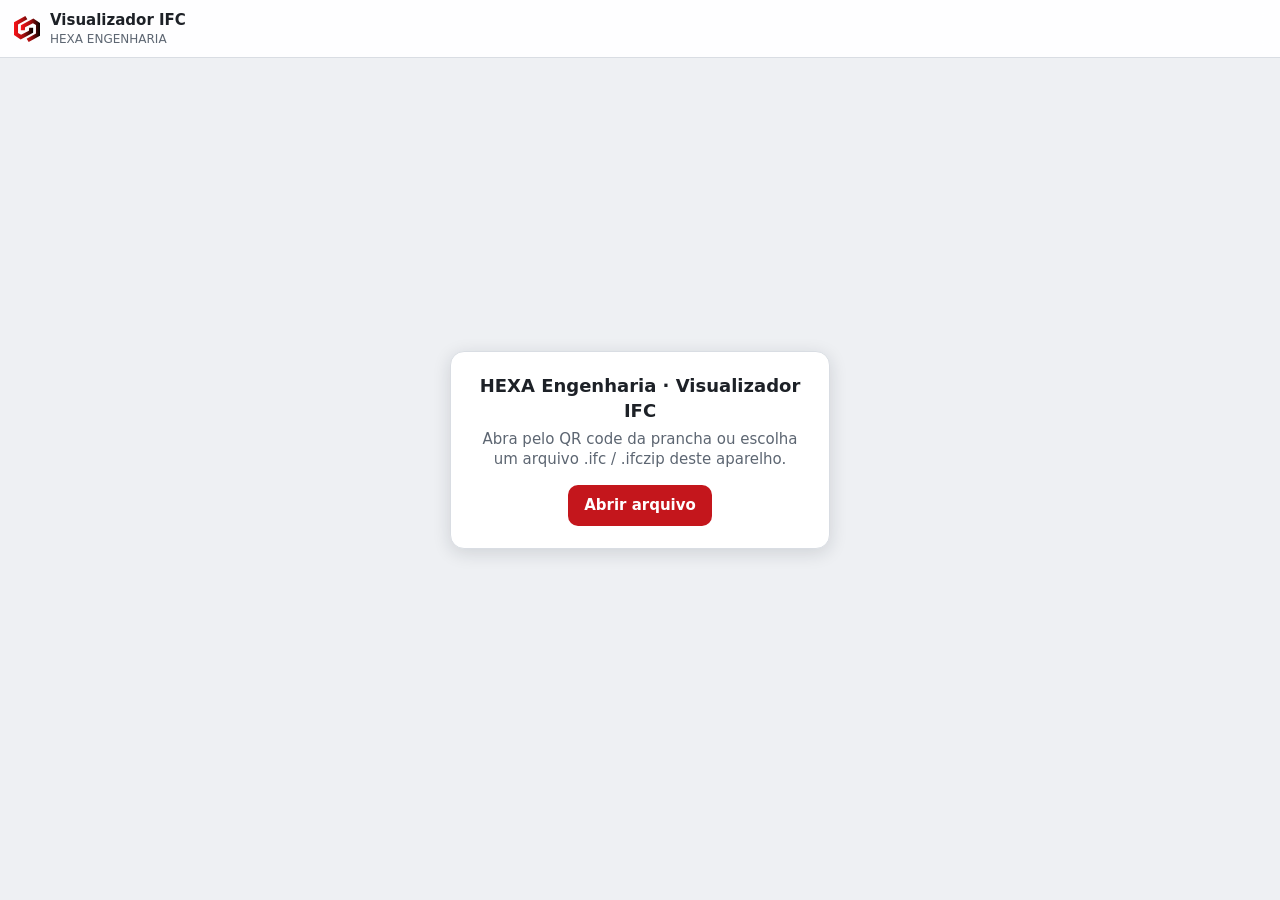
==== index.html @ c5e53b9f "Add files via upload" ====
<!doctype html>
<html lang="pt-BR">
<head>
<meta charset="utf-8">
<meta name="viewport" content="width=device-width, initial-scale=1, viewport-fit=cover">
<meta name="theme-color" content="#ffffff">
<title>HEXA Engenharia · Visualizador IFC</title>
<style>
  :root {
    --bg: #eef0f3; --card: #ffffffee; --txt: #1d2127; --sub: #5d6672; --linha: #d9dde3;
    --acento: #c4161c; --acento-txt: #fff; --sombra: 0 4px 18px rgba(20, 28, 40, .14);
    --topo: calc(env(safe-area-inset-top) + 58px);
  }
  * { box-sizing: border-box; }
  [hidden] { display: none !important; }
  html, body { margin: 0; height: 100%; background: var(--bg); color: var(--txt);
    font: 15px/1.35 system-ui, -apple-system, "Segoe UI", Roboto, sans-serif; overflow: hidden; }
  button { font: inherit; color: inherit; }
  #c { position: fixed; inset: 0; width: 100%; height: 100%; display: block; touch-action: none; }
  .card { background: var(--card); backdrop-filter: blur(8px); border: 1px solid var(--linha); border-radius: 14px; box-shadow: var(--sombra); }
  .bt { border: 1px solid var(--linha); background: #fff; border-radius: 9px; padding: 7px 11px; font-size: 13px; cursor: pointer; }
  .bt:disabled { opacity: .45; cursor: default; }
  .bt.ativo { background: var(--acento); color: var(--acento-txt); border-color: var(--acento); }
  .bt.prim { background: var(--acento); color: #fff; border-color: var(--acento); font-weight: 600; }
  .linha { display: flex; gap: 6px; flex-wrap: wrap; align-items: center; }
  .dica { font-size: 12.5px; color: var(--sub); margin: 0 0 8px; }

  /* ---------- cabeçalho ---------- */
  header { position: fixed; top: 0; left: 0; right: 0; display: flex; align-items: center; gap: 10px;
    padding: calc(env(safe-area-inset-top) + 8px) 14px 8px; background: var(--card); backdrop-filter: blur(8px);
    border-bottom: 1px solid var(--linha); z-index: 5; height: var(--topo); }
  #logo { display: flex; flex: none; }
  .tit { min-width: 0; flex: 1; }
  #titulo { font-weight: 650; font-size: 15px; white-space: nowrap; overflow: hidden; text-overflow: ellipsis; }
  .sub { font-size: 12px; color: var(--sub); display: flex; gap: 8px; }
  .ic { border: 1px solid var(--linha); background: #fff; border-radius: 10px; width: 38px; height: 38px; display: grid; place-items: center; cursor: pointer; padding: 0; flex: none; }
  .ic svg { width: 20px; height: 20px; }
  .ic.ativo { background: var(--acento); color: #fff; border-color: var(--acento); }

  /* ---------- barra de ferramentas (direita) ---------- */
  #ferramentas { position: fixed; right: 12px; top: calc(var(--topo) + 196px); z-index: 4; display: flex; flex-direction: column; gap: 6px; padding: 6px; }

  /* ---------- cubo de vistas (como no Revit) ---------- */
  #cubo { position: fixed; right: 4px; top: calc(var(--topo) + 2px); width: 150px; z-index: 4; text-align: center; user-select: none; }
  #cuboCanvas { width: 150px; height: 166px; display: block; touch-action: none; cursor: grab; }
  #setasCubo button { position: absolute; width: 0; height: 0; padding: 0; border: 7px solid transparent; background: none; cursor: pointer; }
  #setasCubo .c { left: calc(50% - 7px); top: 27px; border-bottom: 9px solid #8a929c; border-top-width: 0; }
  #setasCubo .b { left: calc(50% - 7px); top: 113px; border-top: 9px solid #8a929c; border-bottom-width: 0; }
  #setasCubo .e { left: 27px; top: 68px; border-right: 9px solid #8a929c; border-left-width: 0; }
  #setasCubo .d { right: 27px; top: 68px; border-left: 9px solid #8a929c; border-right-width: 0; }
  #setasCubo .c:hover { border-bottom-color: #2f6fd0; } #setasCubo .b:hover { border-top-color: #2f6fd0; }
  #setasCubo .e:hover { border-right-color: #2f6fd0; } #setasCubo .d:hover { border-left-color: #2f6fd0; }
  #btnCasa { position: absolute; left: 4px; top: 4px; width: 26px; height: 26px; border-radius: 7px; border: 1px solid var(--linha); background: #ffffffd9; display: grid; place-items: center; padding: 0; cursor: pointer; color: var(--sub); }
  #btnCasa svg { width: 15px; height: 15px; }
  #btnCasa:hover { color: var(--acento); border-color: #b9c0c8; }
  #btnProj { margin-top: -4px; border: 1px solid var(--linha); background: #ffffffd9; border-radius: 10px; padding: 2px 9px; font-size: 11px; color: var(--sub); cursor: pointer; }
  #btnProj:hover { color: var(--acento); border-color: #b9c0c8; }

  /* ---------- coluna de cartões (ferramenta ativa + objeto selecionado) ---------- */
  #coluna { position: fixed; right: 160px; top: calc(var(--topo) + 12px); width: 330px; z-index: 4; display: flex; flex-direction: column; gap: 10px;
    max-height: calc(100vh - var(--topo) - 24px); overflow: auto; pointer-events: none; }
  #coluna > * { pointer-events: auto; }
  .pcard { padding: 12px 40px 12px 14px; position: relative; }
  .pcard h3 { font-size: 14px; margin: 0 0 8px; }
  .x { position: absolute; top: 6px; right: 6px; border: 0; background: none; font-size: 20px; color: var(--sub); cursor: pointer; padding: 4px 8px; line-height: 1; }
  #info .t { font-weight: 650; word-break: break-word; }
  #info .s, #info .o { font-size: 12.5px; color: var(--sub); margin-top: 2px; word-break: break-word; }
  .acoesInfo { margin-top: 10px; }
  .props table { border-collapse: collapse; width: 100%; font-size: 12.5px; margin-top: 8px; }
  .props th { text-align: left; font-weight: 500; color: var(--sub); padding: 3px 10px 3px 0; vertical-align: top; white-space: nowrap; }
  .props td { padding: 3px 0; word-break: break-word; }
  .props .dims { background: #f4f5f7; border-radius: 8px; }
  .props .dims th, .props .dims td { padding: 5px 8px; }
  .props .dims td { font-weight: 600; }
  .props details { margin-top: 8px; font-size: 12.5px; }
  .props summary { cursor: pointer; color: var(--acento); font-weight: 600; }
  .props .pg { margin-top: 8px; } .props .pg b { font-size: 12px; color: var(--sub); }
  .props .lista { margin: 8px 0 0; padding-left: 18px; font-size: 12.5px; }
  input[type=range] { width: 100%; accent-color: var(--acento); }
  .medidas { list-style: none; margin: 6px 0 8px; padding: 0; font-size: 13px; }
  .medidas li { padding: 2px 0; }

  /* ---------- painel (esquerda) ---------- */
  #painel { position: fixed; left: 12px; bottom: calc(env(safe-area-inset-bottom) + 12px); z-index: 4; width: min(300px, calc(100vw - 24px)); }
  #painel .topo { display: flex; align-items: center; gap: 4px; padding: 8px 8px 4px 10px; }
  .abas { display: flex; gap: 2px; flex: 1; }
  .abas button { border: 0; background: none; padding: 6px 9px; border-radius: 8px; font-size: 13px; color: var(--sub); cursor: pointer; }
  .abas button.ativa { background: #fbe9ea; color: var(--acento); font-weight: 600; }
  #btnPainel { border: 0; background: none; font-size: 18px; color: var(--sub); padding: 2px 6px; cursor: pointer; }
  #painel.fechado #corpo { display: none; }
  #painel.fechado #btnPainel { transform: rotate(180deg); }
  .lst { list-style: none; margin: 0; padding: 0 6px; max-height: 36vh; overflow: auto; }
  .lst li { display: flex; align-items: center; gap: 6px; padding: 1px 6px; border-radius: 8px; }
  .lst label { flex: 1; display: flex; align-items: center; gap: 9px; padding: 7px 0; cursor: pointer; min-width: 0; }
  .lst input[type=checkbox] { width: 18px; height: 18px; accent-color: var(--acento); margin: 0; flex: none; }
  .lst .n { color: var(--sub); font-size: 12px; }
  .lst .vista { flex: 1; text-align: left; border: 0; background: none; padding: 8px 0; cursor: pointer; font-weight: 550; }
  .lst .del { border: 0; background: none; color: var(--sub); cursor: pointer; font-size: 17px; padding: 2px 6px; }
  .lst .vazio { color: var(--sub); font-size: 13px; padding: 8px 6px; }
  .sw { width: 12px; height: 12px; border-radius: 3px; flex: none; }
  .nm { white-space: nowrap; overflow: hidden; text-overflow: ellipsis; font-weight: 550; flex: 1; }
  .rodape { display: flex; gap: 6px; padding: 8px 12px 12px; flex-wrap: wrap; align-items: center; }
  .rodape select { border: 1px solid var(--linha); border-radius: 9px; padding: 7px 8px; font: inherit; font-size: 13px; background: #fff; flex: 1 1 100%; min-width: 0; }
  .novaVista { display: flex; gap: 6px; padding: 6px 12px 0; }
  .novaVista input { flex: 1; min-width: 0; border: 1px solid var(--linha); border-radius: 9px; padding: 7px 9px; font: inherit; font-size: 13px; }
  .grupoV { display: flex; align-items: baseline; gap: 8px; padding: 6px 12px 2px; font-size: 11px; font-weight: 700; color: var(--sub); text-transform: uppercase; letter-spacing: .04em; }
  .grupoV small { text-transform: none; letter-spacing: 0; font-weight: 500; }
  .grupoV .tag { background: #fbe9ea; color: var(--acento); border-radius: 8px; padding: 1px 7px; text-transform: none; letter-spacing: 0; }
  .lst .mov { border: 0; background: none; color: var(--sub); cursor: pointer; font-size: 15px; padding: 2px 6px; }
  .editorV { padding: 6px 12px 0; font-size: 12px; color: var(--sub); }
  .editorV .link { border: 0; background: none; padding: 0; color: var(--sub); text-decoration: underline dotted; text-underline-offset: 3px; cursor: pointer; font-size: 12px; }
  body.editando .editorV .link { color: var(--acento); font-weight: 600; }
  #msgEditor { display: block; margin-top: 3px; } #msgEditor:empty { display: none; } #msgEditor.erro { color: var(--acento); }
  #painel.isolando #lstDisc, #painel.isolando #lstTipos { opacity: .45; pointer-events: none; }   /* vistas continuam clicáveis */
  .lst .rx { display: none; border: 0; background: none; width: 30px; height: 30px; border-radius: 8px; color: #9aa1aa; cursor: pointer; padding: 0; place-items: center; flex: none; }
  .lst .rx svg { width: 18px; height: 18px; }
  body.rx-aberto .lst .rx, .lst .rx.on { display: inline-grid; }
  .lst .rx.on { color: var(--acento); background: #fbe9ea; }

  /* ---------- raio-X ---------- */
  .rxIco { display: inline-block; width: 14px; height: 14px; vertical-align: -2px; border-radius: 50%; border: 1.6px solid currentColor; background: linear-gradient(90deg, transparent 50%, currentColor 50%); }
  .op { display: flex; align-items: center; gap: 10px; font-size: 13px; color: var(--sub); margin: 4px 0 6px; }
  .op input { flex: 1; } .op b { min-width: 34px; text-align: right; color: var(--txt); font-weight: 600; }
  .chips { display: flex; flex-wrap: wrap; gap: 6px; margin: 6px 0 4px; }
  .chip { display: inline-flex; align-items: center; gap: 2px; background: #fbe9ea; color: var(--acento); border-radius: 14px; padding: 3px 3px 3px 10px; font-size: 12.5px; font-weight: 600; max-width: 100%; }
  .chip > span { overflow: hidden; text-overflow: ellipsis; white-space: nowrap; }
  .chip button { border: 0; background: none; cursor: pointer; font-size: 16px; line-height: 1; color: inherit; padding: 0 6px; }
  .vazioRx { font-size: 12.5px; color: var(--sub); }

  /* ---------- revelar ocultos ---------- */
  .ic { position: relative; }
  .badge { position: absolute; top: -5px; right: -5px; min-width: 17px; height: 17px; padding: 0 4px; border-radius: 9px; background: #d0258a; color: #fff; font-size: 10.5px; font-weight: 700; line-height: 17px; text-align: center; }
  #tRevelar.ativo { background: #d0258a; border-color: #d0258a; }
  #tRevelar.ativo .badge { background: #fff; color: #d0258a; }
  body.revelando::after { content: ''; position: fixed; left: 0; right: 0; bottom: 0; top: var(--topo); border: 4px solid #d0258a; pointer-events: none; z-index: 2; }
  #barraRevelar { position: fixed; left: 50%; bottom: calc(env(safe-area-inset-bottom) + 18px); transform: translateX(-50%); z-index: 6; display: flex; align-items: center; gap: 8px; padding: 8px 8px 8px 14px; border-color: #d0258a; max-width: calc(100vw - 24px); }
  #barraRevelar .tx { font-size: 13px; color: var(--sub); } #barraRevelar .tx b { color: #d0258a; }
  #barraRevelar .bt.prim { background: #d0258a; border-color: #d0258a; }
  #btnOcultar.prim { background: #d0258a; border-color: #d0258a; }
  body.revelando #painel { display: none; }   /* modo temporário: deixa a tela livre */

  /* ---------- QR ---------- */
  #qrPop { position: fixed; top: calc(var(--topo) + 4px); right: 12px; z-index: 6; padding: 12px; width: 200px; text-align: center; background: #fff; }
  #qrPop img { width: 174px; height: 174px; display: block; margin: 0 auto; background: #f4f5f7; border-radius: 6px; }
  #qrPop .linha { margin-top: 10px; flex-wrap: nowrap; } #qrPop .bt { flex: 1; padding: 6px 4px; font-size: 12px; }

  /* ---------- medidas ---------- */
  #rotulos { position: fixed; inset: 0; pointer-events: none; z-index: 3; }
  .rot { position: absolute; transform: translate(-50%, -50%); background: #1d2127; color: #fff; font-size: 12px; font-weight: 600; padding: 3px 7px; border-radius: 6px; white-space: nowrap; }

  /* ---------- alças da caixa de corte ---------- */
  #alcas { position: fixed; inset: 0; pointer-events: none; z-index: 3; }
  .alca { position: absolute; width: 28px; height: 28px; margin: -14px 0 0 -14px; padding: 0; border-radius: 50%; display: grid; place-items: center;
    background: var(--acento); color: #fff; border: 2px solid #fff; box-shadow: 0 2px 8px rgba(20, 28, 40, .35);
    cursor: grab; pointer-events: auto; touch-action: none; transition: transform .12s; }
  .alca svg { width: 16px; height: 16px; }
  .alca:hover, .alca.arrastando { transform: scale(1.18); }
  .alca.arrastando { cursor: grabbing; }
  body.apresentando #alcas { display: none !important; }

  /* ---------- quantitativos ---------- */
  #quant { position: fixed; inset: 0; z-index: 8; background: rgba(20, 28, 40, .35); display: grid; place-items: center; padding: 16px; }
  #quant .card { background: #fff; width: min(760px, 100%); max-height: calc(100vh - 32px); display: flex; flex-direction: column; padding: 0; }
  #quant .cab { display: flex; align-items: center; gap: 10px; padding: 14px 16px; border-bottom: 1px solid var(--linha); }
  #quant .cab h3 { margin: 0; font-size: 16px; flex: 1; }
  #quant .cab .x { position: static; }
  #quantCorpo { overflow: auto; padding: 4px 16px 16px; }
  #quantCorpo h4 { margin: 16px 0 6px; font-size: 13px; color: var(--sub); text-transform: uppercase; letter-spacing: .04em; }
  #quantCorpo table { width: 100%; border-collapse: collapse; font-size: 13px; }
  #quantCorpo th { text-align: left; font-weight: 600; color: var(--sub); font-size: 12px; border-bottom: 1px solid var(--linha); padding: 6px 6px; }
  #quantCorpo td { padding: 6px; border-bottom: 1px solid #eef0f2; vertical-align: top; }
  #quantCorpo .num { text-align: right; white-space: nowrap; }
  #quantCorpo .nota { font-size: 12px; color: var(--sub); margin-top: 14px; }
  #quantCorpo .cat td { font-weight: 650; background: #f4f5f7; padding-top: 7px; }
  #quantCorpo .cat .sw { display: inline-block; vertical-align: -1px; margin-right: 7px; }
  #quantCorpo small { color: var(--sub); }

  /* ---------- apresentação ---------- */
  #barraApres { position: fixed; left: 50%; bottom: calc(env(safe-area-inset-bottom) + 18px); transform: translateX(-50%); z-index: 6;
    display: flex; align-items: center; gap: 8px; padding: 8px; }
  #barraApres .nomeV { min-width: 160px; max-width: 52vw; text-align: center; font-weight: 600; white-space: nowrap; overflow: hidden; text-overflow: ellipsis; }
  body.apresentando #painel, body.apresentando #ferramentas, body.apresentando #coluna, body.apresentando #btnQr, body.apresentando #qrPop, body.apresentando #cubo { display: none !important; }

  /* ---------- carregamento / boas-vindas ---------- */
  #overlay { position: fixed; inset: 0; display: grid; place-items: center; z-index: 10; background: var(--bg); padding: 24px; }
  .carga { width: min(360px, 100%); text-align: center; }
  #status { color: var(--sub); margin-bottom: 12px; min-height: 2.6em; }
  .trilho { height: 6px; background: #dfe3e8; border-radius: 6px; overflow: hidden; }
  #barra { height: 100%; width: 0; background: var(--acento); transition: width .2s; }
  #barra.indet { width: 35%; animation: vai 1.1s ease-in-out infinite; }
  @keyframes vai { 0% { transform: translateX(-100%); } 100% { transform: translateX(290%); } }
  #overlay.erro #status { color: var(--acento); font-weight: 600; }
  #boasvindas { position: fixed; inset: 0; display: grid; place-items: center; z-index: 6; padding: 24px; }
  #boasvindas .card { background: #fff; padding: 22px; max-width: 380px; text-align: center; }
  #boasvindas h1 { font-size: 18px; margin: 0 0 6px; }
  #boasvindas p { color: var(--sub); margin: 0 0 16px; }
  .arquivo { display: inline-block; background: var(--acento); color: #fff; border-radius: 10px; padding: 10px 16px; cursor: pointer; font-weight: 600; }
  .arquivo input { display: none; }

  /* ---------- celular ---------- */
  @media (max-width: 640px) {
    #ferramentas { right: 8px; padding: 4px; gap: 4px; top: calc(var(--topo) + 156px); }
    .ic { width: 36px; height: 36px; }
    #cubo { width: 116px; right: 0; }
    #cuboCanvas { width: 116px; height: 128px; }
    #setasCubo .c { top: 20px; } #setasCubo .b { top: 88px; } #setasCubo .e, #setasCubo .d { top: 51px; } #setasCubo .e { left: 20px; } #setasCubo .d { right: 20px; }
    #coluna { left: 10px; right: 60px; width: auto; max-height: 42vh; top: calc(var(--topo) + 156px); }
    #painel { width: calc(100vw - 76px); left: 10px; }
    .lst { max-height: 24vh; }
    .alca { width: 34px; height: 34px; margin: -17px 0 0 -17px; }
    #barraRevelar { flex-wrap: wrap; justify-content: center; bottom: calc(env(safe-area-inset-bottom) + 12px); }
    #barraRevelar .tx { flex: 1 1 100%; text-align: center; }
  }
</style>
<script src="config.js"></script>
</head>
<body>
<canvas id="c"></canvas>
<div id="rotulos"></div>
<div id="alcas" hidden></div>

<header>
  <span id="logo"></span>
  <div class="tit"><div id="titulo">Visualizador IFC</div><div class="sub"><span id="empresa"></span><span id="data"></span></div></div>
  <button id="btnQr" class="ic" hidden title="QR code deste modelo" aria-label="QR code deste modelo"><svg viewBox="0 0 24 24" fill="currentColor" aria-hidden="true"><path d="M3 3h8v8H3V3zm2 2v4h4V5H5zm8-2h8v8h-8V3zm2 2v4h4V5h-4zM3 13h8v8H3v-8zm2 2v4h4v-4H5zm11-2h2v2h-2v-2zm-3 0h2v3h-2v-3zm5 3h3v2h-3v-2zm-5 2h3v3h-3v-3zm5 1h2v2h-2v-2zm-2 2h2v1h-2v-1zm4-8h1v3h-1v-3z"/></svg></button>
</header>
<div id="qrPop" class="card" hidden><img id="qrPopImg" alt="QR code do modelo"><div class="linha"><button id="qrCopiar" class="bt">Copiar link</button><button id="qrBaixar" class="bt">Baixar QR</button></div></div>

<!-- ferramentas: só ícones, com dica ao passar o mouse -->
<div id="ferramentas" class="card" hidden>
  <button class="ic" id="tMulti" title="Seleção múltipla (no computador: Ctrl+clique)" aria-label="Seleção múltipla"><svg viewBox="0 0 24 24" fill="none" stroke="currentColor" stroke-width="2" aria-hidden="true"><rect x="3" y="3" width="11" height="11" rx="2"/><path d="M10 21h9a2 2 0 0 0 2-2v-9"/><path d="M17 17v-3"/></svg></button>
  <button class="ic" id="tMedir" title="Medir distância" aria-label="Medir distância"><svg viewBox="0 0 24 24" fill="none" stroke="currentColor" stroke-width="2" aria-hidden="true"><path d="M3 17 17 3l4 4L7 21z"/><path d="m8 12 2 2M11 9l2 2M14 6l2 2"/></svg></button>
  <button class="ic" id="tCorte" title="Caixa de corte" aria-label="Caixa de corte"><svg viewBox="0 0 24 24" fill="none" stroke="currentColor" stroke-width="2" aria-hidden="true"><path d="M3 12h18" stroke-dasharray="3 2"/><path d="M6 8V4h12v4M6 16v4h12v-4"/></svg></button>
  <button class="ic" id="tRaiox" title="Raio-X (transparência no que você escolher)" aria-label="Raio-X"><svg viewBox="0 0 24 24" fill="none" stroke="currentColor" stroke-width="2" aria-hidden="true"><path d="M2 12s3.5-7 10-7 10 7 10 7-3.5 7-10 7S2 12 2 12z"/><circle cx="12" cy="12" r="3"/></svg></button>
  <button class="ic" id="tRevelar" hidden title="Revelar ocultos" aria-label="Revelar ocultos"><svg viewBox="0 0 24 24" fill="none" stroke="currentColor" stroke-width="2" stroke-linecap="round" stroke-linejoin="round" aria-hidden="true"><path d="M9 18h6M10 21h4"/><path d="M12 3a6 6 0 0 0-3.6 10.8c.7.6 1.1 1.3 1.1 2.2h5c0-.9.4-1.6 1.1-2.2A6 6 0 0 0 12 3z"/></svg><span class="badge" id="nOcultos"></span></button>
  <button class="ic" id="tQuant" title="Quantitativos" aria-label="Quantitativos"><svg viewBox="0 0 24 24" fill="none" stroke="currentColor" stroke-width="2" aria-hidden="true"><path d="M8 6h13M8 12h13M8 18h13"/><path d="M3 6h.01M3 12h.01M3 18h.01" stroke-width="3" stroke-linecap="round"/></svg></button>
  <button class="ic" id="tTela" title="Tela cheia" aria-label="Tela cheia"><svg viewBox="0 0 24 24" fill="none" stroke="currentColor" stroke-width="2" aria-hidden="true"><path d="M8 3H3v5M16 3h5v5M8 21H3v-5M16 21h5v-5"/></svg></button>
</div>

<div id="cubo" hidden>
  <canvas id="cuboCanvas" title="Clique numa face, aresta ou canto para ver o modelo daquele lado. Arraste o cubo para girar travando nas vistas; arraste o anel para girar na horizontal. N, S, L, O: vista daquele lado."></canvas>
  <div id="setasCubo" hidden><button class="c" data-s="0,1" title="Face de cima" aria-label="Face de cima"></button><button class="b" data-s="0,-1" title="Face de baixo" aria-label="Face de baixo"></button><button class="e" data-s="-1,0" title="Face da esquerda" aria-label="Face da esquerda"></button><button class="d" data-s="1,0" title="Face da direita" aria-label="Face da direita"></button></div>
  <button id="btnCasa" title="Vista inicial" aria-label="Vista inicial"><svg viewBox="0 0 24 24" fill="none" stroke="currentColor" stroke-width="2.2" stroke-linecap="round" stroke-linejoin="round" aria-hidden="true"><path d="M3 11 12 3l9 8"/><path d="M5 10v10h5v-6h4v6h5V10"/></svg></button>
  <button id="btnProj">Paralela</button>
</div>

<div id="coluna">
  <!-- cartão da ferramenta ativa -->
  <div id="cMedir" class="card pcard" hidden><button class="x" data-fecha="medir" aria-label="Fechar">×</button>
    <h3>Medir distância</h3>
    <p class="dica">Toque em dois pontos do modelo.</p>
    <ul class="medidas" id="listaMedidas"></ul>
    <button class="bt" id="btnLimparMedidas">Limpar medidas</button>
  </div>
  <div id="cCorte" class="card pcard" hidden><button class="x" data-fecha="corte" aria-label="Fechar">×</button>
    <h3>Caixa de corte</h3>
    <p class="dica">Arraste as alças vermelhas para recortar. Ao fechar, a caixa some e o corte continua.</p>
    <div class="linha"><button class="bt" id="btnCorteSel" disabled>Ajustar à seleção</button><button class="bt" id="btnSemCorte">Remover corte</button></div>
  </div>
  <div id="cRaiox" class="card pcard" hidden><button class="x" data-fecha="raiox" aria-label="Fechar">×</button>
    <h3>Raio-X</h3>
    <p class="dica">Fica transparente só o que você escolher: toque em <span class="rxIco"></span> nas disciplinas e nos tipos do painel, ou selecione objetos e use “Raio-X”.</p>
    <label class="op">Opacidade<input type="range" id="rngOpac" min="5" max="80" value="15" aria-label="Opacidade do raio-X"><b id="txtOpac">15%</b></label>
    <div id="rxChips" class="chips"></div>
    <div class="linha"><button class="bt" id="rxResto" disabled title="Selecione objetos primeiro">Tudo menos a seleção</button><button class="bt" id="rxLimpar" hidden>Tirar todo o raio-X</button></div>
  </div>
  <!-- objeto selecionado -->
  <div id="info" class="card pcard" hidden><button class="x" aria-label="Fechar">×</button><div class="t"></div><div class="s"></div><div class="o"></div>
    <div class="props"></div>
    <div class="linha acoesInfo"><button class="bt" id="btnEnqSel">Enquadrar</button><button class="bt" id="btnIsolar">Isolar</button><button class="bt" id="btnOcultar">Ocultar</button><button class="bt" id="btnRxSel">Raio-X</button></div>
  </div>
</div>

<div id="painel" class="card" hidden>
  <div class="topo">
    <div class="abas" role="tablist">
      <button data-aba="disc" class="ativa">Disciplinas</button>
      <button data-aba="tipos">Tipos</button>
      <button data-aba="vistas">Vistas</button>
    </div>
    <button id="btnPainel" aria-label="Recolher">▾</button>
  </div>
  <div id="corpo">
    <ul class="lst" id="lstDisc"></ul>
    <ul class="lst" id="lstTipos" hidden></ul>
    <div id="abaVistas" hidden>
      <div id="grpProjeto" hidden>
        <div class="grupoV"><span>Vistas do projeto</span><span class="tag" id="tagEditor" hidden>editando</span></div>
        <ul class="lst" id="lstProjeto"></ul>
      </div>
      <div class="grupoV" id="titMinhas" hidden><span>Minhas vistas</span><small>só neste aparelho</small></div>
      <ul class="lst" id="lstVistas"></ul>
      <div class="novaVista"><input id="nomeVista" placeholder="Nome da vista" maxlength="40"><button class="bt" id="btnSalvarVista">Salvar</button></div>
      <div class="editorV"><button class="link" id="btnEditor" hidden>Editar vistas do projeto</button><span id="msgEditor" role="status"></span></div>
    </div>
    <div class="rodape">
      <button class="bt" id="btnTudo">Mostrar tudo</button>
      <button class="bt prim" id="btnApresentar" hidden>Apresentar</button>
      <select id="selCor" aria-label="Cores">
        <option value="disc">Cores por disciplina</option>
        <option value="tipo">Cores por tipo</option>
        <option value="orig">Cores do modelo</option>
      </select>
    </div>
  </div>
</div>

<div id="barraRevelar" class="card" hidden>
  <span class="tx"><b>Revelando ocultos</b> · toque nos objetos em rosa e em “Desocultar”</span>
  <button class="bt" id="revTodos">Desocultar todos</button><button class="bt prim" id="revSair">Sair</button>
</div>

<div id="barraApres" class="card" hidden>
  <button class="ic" id="apAnt" aria-label="Vista anterior">◀</button>
  <div class="nomeV" id="apNome"></div>
  <button class="ic" id="apProx" aria-label="Próxima vista">▶</button>
  <button class="ic" id="apSair" aria-label="Sair da apresentação">✕</button>
</div>

<div id="quant" hidden><div class="card">
  <div class="cab"><h3>Quantitativos</h3><button class="bt" id="btnCsv">Baixar planilha</button><button class="x" id="quantFechar" aria-label="Fechar">×</button></div>
  <div id="quantCorpo"></div>
</div></div>

<div id="overlay"><div class="carga"><div id="status">Carregando…</div><div class="trilho"><div id="barra" class="indet"></div></div></div></div>

<div id="boasvindas" hidden><div class="card">
  <h1>HEXA Engenharia · Visualizador IFC</h1>
  <p>Abra pelo QR code da prancha ou escolha um arquivo .ifc / .ifczip deste aparelho.</p>
  <label class="arquivo">Abrir arquivo<input id="arquivo" type="file" accept=".ifc,.ifczip,.zip"></label>
</div></div>

<script type="module" src="app.js?v=2026-10-08.1411"></script>
</body>
</html>
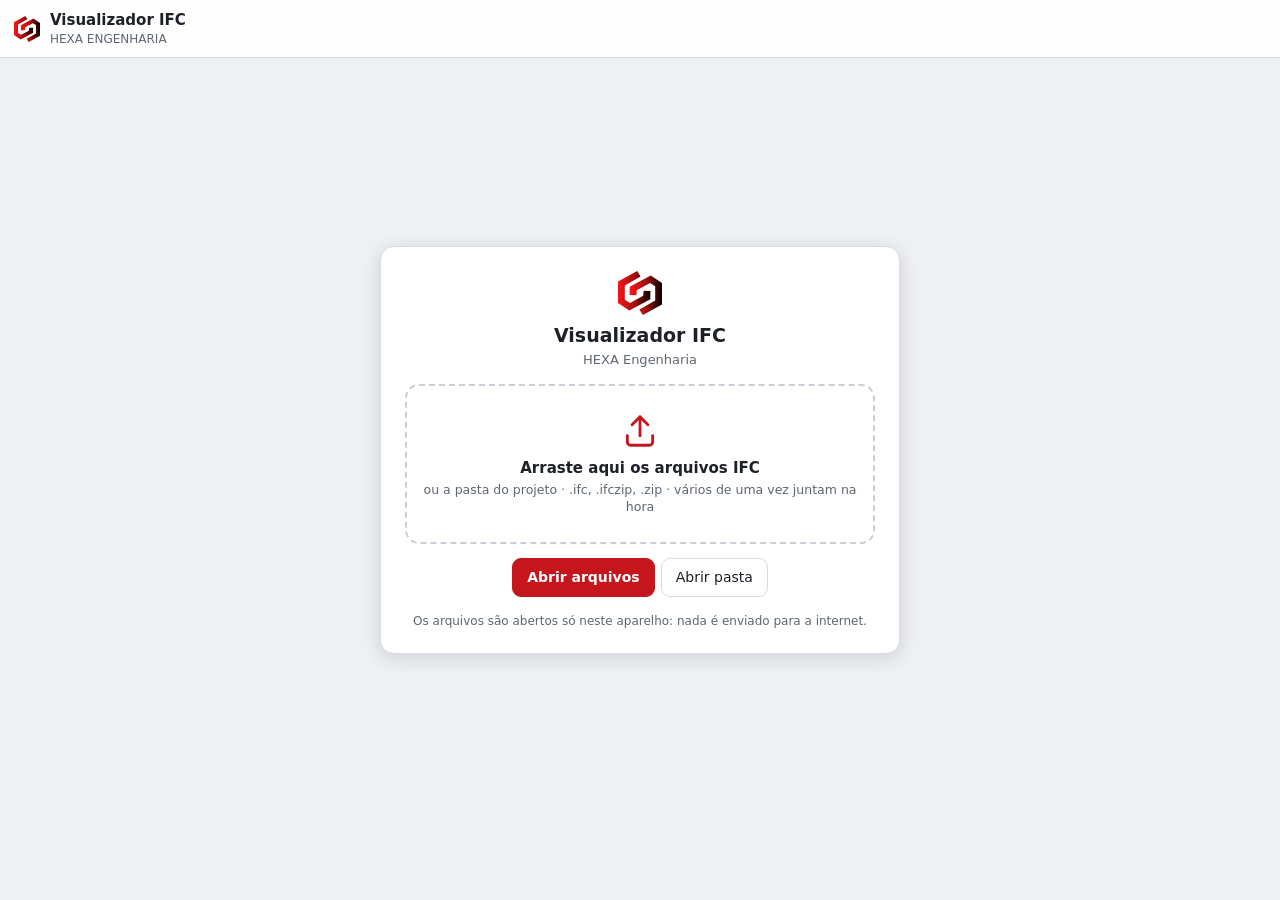
==== commit 72ea4cc1: "Add files via upload" ====
--- a/index.html
+++ b/index.html
@@ -4,6 +4,9 @@
 <meta charset="utf-8">
 <meta name="viewport" content="width=device-width, initial-scale=1, viewport-fit=cover">
 <meta name="theme-color" content="#ffffff">
+<link rel="manifest" href="manifest.webmanifest">
+<link rel="icon" type="image/png" href="icons/icon192.png">
+<link rel="apple-touch-icon" href="icons/icon192.png">
 <title>HEXA Engenharia · Visualizador IFC</title>
 <style>
   :root {
@@ -77,8 +80,52 @@
   .props .pg { margin-top: 8px; } .props .pg b { font-size: 12px; color: var(--sub); }
   .props .lista { margin: 8px 0 0; padding-left: 18px; font-size: 12.5px; }
   input[type=range] { width: 100%; accent-color: var(--acento); }
-  .medidas { list-style: none; margin: 6px 0 8px; padding: 0; font-size: 13px; }
-  .medidas li { padding: 2px 0; }
+  /* ---------- Ver em AR ---------- */
+  .campo { display: flex; flex-direction: column; gap: 4px; font-size: 12.5px; color: var(--sub); margin: 0 0 8px; }
+  .campo select { border: 1px solid var(--linha); border-radius: 9px; padding: 7px 8px; font: inherit; font-size: 14px; color: var(--txt); background: #fff; }
+  #cAR .pa, #cAR .pb { color: #fff; background: #c4161c; border-radius: 5px; padding: 0 5px; } #cAR .pb { background: #2f6fd0; }
+  .arDist { font-size: 13.5px; font-weight: 600; margin: 0 0 8px; }
+  .arMsg { font-size: 12.5px; color: #b3261e; background: #fdecea; border-radius: 8px; padding: 6px 8px; margin: 0 0 8px; }
+  .arMsg:empty, .arStatus:empty { display: none; }
+  .arStatus { font-size: 12.5px; background: #eef4fc; border-radius: 8px; padding: 6px 8px; margin: 0 0 8px; }
+  .rot.pino { transform: translate(-50%, calc(-100% - 9px)); font-size: 13px; padding: 2px 8px; }
+  #arOverlay { position: fixed; inset: 0; z-index: 20; pointer-events: none; display: flex; flex-direction: column; justify-content: space-between;
+    padding: calc(env(safe-area-inset-top) + 12px) 12px calc(env(safe-area-inset-bottom) + 14px); color: #fff; font-size: 15px; }
+  #arOverlay button, .arCaixa { pointer-events: auto; }
+  .arTopo, .arBaixo { display: flex; flex-direction: column; gap: 8px; align-items: center; }
+  .arFaixa { background: rgba(20, 24, 30, .78); border-radius: 12px; padding: 10px 14px; font-weight: 600; text-align: center; max-width: 520px; }
+  .arFaixa:empty { display: none; }
+  .arAviso { background: #f2a516; color: #1d2127; border-radius: 10px; padding: 8px 12px; font-weight: 600; font-size: 14px; text-align: center; }
+  .arCaixa { position: relative; background: rgba(255, 255, 255, .95); color: var(--txt); border-radius: 14px; padding: 12px 14px; width: min(420px, 100%); box-shadow: var(--sombra); }
+  #arInfo { padding-right: 40px; } #arInfo .t { font-weight: 650; word-break: break-word; } #arInfo .s { font-size: 13px; color: var(--sub); }
+  #arInfo .d { border-collapse: collapse; margin-top: 6px; font-size: 13.5px; } #arInfo .d th { text-align: left; font-weight: 500; color: var(--sub); padding: 2px 10px 2px 0; } #arInfo .d td { font-weight: 600; }
+  .arGrade { display: grid; grid-template-columns: auto repeat(4, 48px); gap: 6px; align-items: center; justify-content: center; }
+  .arGrade .rot { font-size: 12.5px; color: var(--sub); padding-right: 4px; }
+  .arGrade span.rot:nth-of-type(n+2) { grid-column: 1; }
+  .arGrade button, .arBarra button { border: 0; border-radius: 12px; background: #fff; color: var(--txt); font: inherit; font-weight: 600; cursor: pointer; }
+  .arGrade button { height: 46px; font-size: 20px; border: 1px solid var(--linha); }
+  .arBarra { display: flex; gap: 8px; }
+  .arBarra button { padding: 12px 16px; box-shadow: var(--sombra); }
+  .arBarra button:disabled { opacity: .5; }
+  .arBarra button.ativo { background: var(--acento); color: #fff; }
+  .medidas { list-style: none; margin: 6px 0 8px; padding: 0; font-size: 13px; max-height: 34vh; overflow: auto; }
+  .medidas .nw { white-space: nowrap; }
+  .medidas li { display: grid; grid-template-columns: 70px 1fr auto; align-items: center; gap: 6px; padding: 5px 0; border-bottom: 1px solid #eef0f2; }
+  .medidas li .nm { color: var(--sub); }
+  .medidas li .val { text-align: right; }
+  .medidas li small { display: block; color: var(--sub); font-size: 11.5px; margin-top: 1px; }
+  .medidas li .del { border: 0; background: none; color: var(--sub); cursor: pointer; font-size: 16px; padding: 0 2px 0 4px; line-height: 1; }
+  .medidas li .del:hover { color: var(--acento); }
+  .medidas input.alt, #inpAltura { width: 58px; padding: 3px 5px; border: 1px solid var(--linha); border-radius: 6px; font: inherit; font-size: 12.5px; }
+  .segmento { display: flex; background: #f1f3f5; border-radius: 10px; padding: 3px; gap: 2px; margin: 0 0 8px; }
+  .segmento button { flex: 1; border: 0; background: none; padding: 6px 4px; border-radius: 8px; font-size: 13px; color: var(--sub); cursor: pointer; }
+  .segmento button.ativo { background: #fff; color: var(--acento); font-weight: 600; box-shadow: 0 1px 3px rgba(0, 0, 0, .12); }
+  .opc { display: flex; align-items: center; gap: 7px; font-size: 13px; margin: 0 0 6px; cursor: pointer; }
+  .opc input { accent-color: var(--acento); width: 16px; height: 16px; margin: 0; flex: none; }
+  #alturaVol { margin: 0 0 8px; font-size: 13px; }
+  #barraDesenho { margin: 0 0 6px; }
+  .totais { background: #f4f5f7; border-radius: 8px; padding: 7px 9px; font-size: 13px; margin: 0 0 8px; display: grid; gap: 2px; }
+  .totais span { font-size: 11px; text-transform: uppercase; letter-spacing: .05em; color: var(--sub); }
 
   /* ---------- painel (esquerda) ---------- */
   #painel { position: fixed; left: 12px; bottom: calc(env(safe-area-inset-bottom) + 12px); z-index: 4; width: min(300px, calc(100vw - 24px)); }
@@ -147,6 +194,9 @@
   /* ---------- medidas ---------- */
   #rotulos { position: fixed; inset: 0; pointer-events: none; z-index: 3; }
   .rot { position: absolute; transform: translate(-50%, -50%); background: #1d2127; color: #fff; font-size: 12px; font-weight: 600; padding: 3px 7px; border-radius: 6px; white-space: nowrap; }
+  .rot.area { background: #0e9f8e; font-size: 13px; }
+  .rot.previa { opacity: .88; }
+  .rot.lado { font-size: 11px; font-weight: 500; padding: 2px 6px; }
 
   /* ---------- alças da caixa de corte ---------- */
   #alcas { position: fixed; inset: 0; pointer-events: none; z-index: 3; }
@@ -165,6 +215,7 @@
   #quant .cab h3 { margin: 0; font-size: 16px; flex: 1; }
   #quant .cab .x { position: static; }
   #quantCorpo { overflow: auto; padding: 4px 16px 16px; }
+  #quantCorpo .filtro { margin: 12px 0 2px; padding: 8px 10px; background: #f1f5fa; border-radius: 8px; }
   #quantCorpo h4 { margin: 16px 0 6px; font-size: 13px; color: var(--sub); text-transform: uppercase; letter-spacing: .04em; }
   #quantCorpo table { width: 100%; border-collapse: collapse; font-size: 13px; }
   #quantCorpo th { text-align: left; font-weight: 600; color: var(--sub); font-size: 12px; border-bottom: 1px solid var(--linha); padding: 6px 6px; }
@@ -190,12 +241,37 @@
   #barra.indet { width: 35%; animation: vai 1.1s ease-in-out infinite; }
   @keyframes vai { 0% { transform: translateX(-100%); } 100% { transform: translateX(290%); } }
   #overlay.erro #status { color: var(--acento); font-weight: 600; }
-  #boasvindas { position: fixed; inset: 0; display: grid; place-items: center; z-index: 6; padding: 24px; }
-  #boasvindas .card { background: #fff; padding: 22px; max-width: 380px; text-align: center; }
-  #boasvindas h1 { font-size: 18px; margin: 0 0 6px; }
-  #boasvindas p { color: var(--sub); margin: 0 0 16px; }
-  .arquivo { display: inline-block; background: var(--acento); color: #fff; border-radius: 10px; padding: 10px 16px; cursor: pointer; font-weight: 600; }
-  .arquivo input { display: none; }
+  #boasvindas { position: fixed; inset: 0; display: grid; place-items: center; z-index: 6; padding: 24px; overflow: auto; }
+  #boasvindas .card { background: #fff; padding: 24px; width: min(520px, 100%); text-align: center; position: relative; }
+  body.comModelo #boasvindas { background: rgba(238, 240, 243, .82); backdrop-filter: blur(3px); z-index: 20; }
+  #boasvindas .bvLogo { display: flex; justify-content: center; margin-bottom: 8px; }
+  #boasvindas h1 { font-size: 19px; margin: 0; }
+  #boasvindas .bvSub { color: var(--sub); font-size: 13px; margin: 2px 0 16px; }
+  .areaSoltar { border: 2px dashed #c9cfd6; border-radius: 14px; padding: 26px 16px; display: flex; flex-direction: column; align-items: center; gap: 4px; color: var(--sub); cursor: pointer; margin-bottom: 14px; }
+  .areaSoltar:hover { border-color: var(--acento); color: var(--txt); }
+  .areaSoltar svg { width: 38px; height: 38px; color: var(--acento); margin-bottom: 4px; }
+  .areaSoltar b { color: var(--txt); font-size: 15px; }
+  .areaSoltar span { font-size: 12.5px; }
+  #boasvindas .linha { justify-content: center; }
+  #boasvindas .bt { padding: 9px 14px; font-size: 14px; }
+  #recentes { text-align: left; margin-top: 18px; }
+  #recentes h2 { font-size: 13px; color: var(--sub); font-weight: 600; margin: 0 0 6px; text-transform: uppercase; letter-spacing: .04em; }
+  #recentes ul { list-style: none; margin: 0; padding: 0; }
+  #recentes li { display: flex; align-items: center; gap: 6px; border-top: 1px solid var(--linha); }
+  #recentes li button.rec { flex: 1; min-width: 0; text-align: left; border: 0; background: none; padding: 9px 4px; cursor: pointer; }
+  #recentes li button.rec:hover { color: var(--acento); }
+  #recentes li .n { display: block; font-weight: 600; white-space: nowrap; overflow: hidden; text-overflow: ellipsis; }
+  #recentes li .q { display: block; font-size: 12px; color: var(--sub); }
+  #recentes li .tira { border: 0; background: none; color: var(--sub); font-size: 18px; cursor: pointer; padding: 4px 8px; }
+  #boasvindas .bvNota { font-size: 12px; color: var(--sub); margin: 16px 0 0; }
+  /* ---------- programa: soltar, juntar, avisos ---------- */
+  #soltar { position: fixed; inset: 0; z-index: 30; background: rgba(196, 22, 28, .08); border: 3px dashed var(--acento); display: grid; place-items: center; pointer-events: none; }
+  #soltar div { background: #fff; border-radius: 14px; padding: 14px 22px; font-weight: 650; box-shadow: var(--sombra); }
+  #cJuntar { position: fixed; left: 50%; top: 50%; transform: translate(-50%, -50%); z-index: 25; background: #fff; padding: 18px; width: min(460px, calc(100vw - 24px)); }
+  #cJuntar .t { margin: 0 0 12px; font-weight: 600; }
+  #avisoLocal { position: fixed; left: 50%; bottom: calc(env(safe-area-inset-bottom) + 16px); transform: translateX(-50%); z-index: 24; background: #fff; padding: 10px 40px 10px 14px; width: min(520px, calc(100vw - 24px)); }
+  #avisoLocal ul { margin: 0; padding-left: 18px; font-size: 13px; }
+  #avisoLocal.erro { border-color: var(--acento); }
 
   /* ---------- celular ---------- */
   @media (max-width: 640px) {
@@ -205,11 +281,19 @@
     #cuboCanvas { width: 116px; height: 128px; }
     #setasCubo .c { top: 20px; } #setasCubo .b { top: 88px; } #setasCubo .e, #setasCubo .d { top: 51px; } #setasCubo .e { left: 20px; } #setasCubo .d { right: 20px; }
     #coluna { left: 10px; right: 60px; width: auto; max-height: 42vh; top: calc(var(--topo) + 156px); }
+    /* desenhando área/volume: o cartão encolhe para não cobrir o modelo */
+    #cMedir.desenhando #modosMedida, #cMedir.desenhando:not(.altura) .dica, #cMedir.desenhando .medidas,
+    #cMedir.desenhando .totais, #cMedir.desenhando #btnLimparMedidas { display: none; }
+    #cMedir.desenhando h3 { margin-bottom: 6px; }
     #painel { width: calc(100vw - 76px); left: 10px; }
     .lst { max-height: 24vh; }
     .alca { width: 34px; height: 34px; margin: -17px 0 0 -17px; }
     #barraRevelar { flex-wrap: wrap; justify-content: center; bottom: calc(env(safe-area-inset-bottom) + 12px); }
     #barraRevelar .tx { flex: 1 1 100%; text-align: center; }
+    /* marcando A/B: o cartão vai para baixo e o painel sai, para a planta ficar livre */
+    body.ar-aberto #painel { display: none; }
+    #cAR { position: fixed; left: 10px; right: 10px; bottom: calc(env(safe-area-inset-bottom) + 10px); padding: 10px 40px 10px 12px; }
+    #cAR h3 { margin-bottom: 6px; } #cAR .campo { margin-bottom: 6px; } #cAR .dica { margin-bottom: 6px; font-size: 12px; } #cAR .arDist { margin-bottom: 6px; }
   }
 </style>
 <script src="config.js"></script>
@@ -222,6 +306,7 @@
 <header>
   <span id="logo"></span>
   <div class="tit"><div id="titulo">Visualizador IFC</div><div class="sub"><span id="empresa"></span><span id="data"></span></div></div>
+  <button id="btnAbrir" class="ic" hidden title="Abrir arquivos IFC (ou arraste para a janela)" aria-label="Abrir arquivos"><svg viewBox="0 0 24 24" fill="none" stroke="currentColor" stroke-width="2" stroke-linejoin="round" aria-hidden="true"><path d="M3 7a2 2 0 0 1 2-2h4l2 2h8a2 2 0 0 1 2 2v8a2 2 0 0 1-2 2H5a2 2 0 0 1-2-2z"/></svg></button>
   <button id="btnQr" class="ic" hidden title="QR code deste modelo" aria-label="QR code deste modelo"><svg viewBox="0 0 24 24" fill="currentColor" aria-hidden="true"><path d="M3 3h8v8H3V3zm2 2v4h4V5H5zm8-2h8v8h-8V3zm2 2v4h4V5h-4zM3 13h8v8H3v-8zm2 2v4h4v-4H5zm11-2h2v2h-2v-2zm-3 0h2v3h-2v-3zm5 3h3v2h-3v-2zm-5 2h3v3h-3v-3zm5 1h2v2h-2v-2zm-2 2h2v1h-2v-1zm4-8h1v3h-1v-3z"/></svg></button>
 </header>
 <div id="qrPop" class="card" hidden><img id="qrPopImg" alt="QR code do modelo"><div class="linha"><button id="qrCopiar" class="bt">Copiar link</button><button id="qrBaixar" class="bt">Baixar QR</button></div></div>
@@ -229,11 +314,12 @@
 <!-- ferramentas: só ícones, com dica ao passar o mouse -->
 <div id="ferramentas" class="card" hidden>
   <button class="ic" id="tMulti" title="Seleção múltipla (no computador: Ctrl+clique)" aria-label="Seleção múltipla"><svg viewBox="0 0 24 24" fill="none" stroke="currentColor" stroke-width="2" aria-hidden="true"><rect x="3" y="3" width="11" height="11" rx="2"/><path d="M10 21h9a2 2 0 0 0 2-2v-9"/><path d="M17 17v-3"/></svg></button>
-  <button class="ic" id="tMedir" title="Medir distância" aria-label="Medir distância"><svg viewBox="0 0 24 24" fill="none" stroke="currentColor" stroke-width="2" aria-hidden="true"><path d="M3 17 17 3l4 4L7 21z"/><path d="m8 12 2 2M11 9l2 2M14 6l2 2"/></svg></button>
+  <button class="ic" id="tMedir" title="Medir: distância, área e volume" aria-label="Medir"><svg viewBox="0 0 24 24" fill="none" stroke="currentColor" stroke-width="2" aria-hidden="true"><path d="M3 17 17 3l4 4L7 21z"/><path d="m8 12 2 2M11 9l2 2M14 6l2 2"/></svg></button>
   <button class="ic" id="tCorte" title="Caixa de corte" aria-label="Caixa de corte"><svg viewBox="0 0 24 24" fill="none" stroke="currentColor" stroke-width="2" aria-hidden="true"><path d="M3 12h18" stroke-dasharray="3 2"/><path d="M6 8V4h12v4M6 16v4h12v-4"/></svg></button>
   <button class="ic" id="tRaiox" title="Raio-X (transparência no que você escolher)" aria-label="Raio-X"><svg viewBox="0 0 24 24" fill="none" stroke="currentColor" stroke-width="2" aria-hidden="true"><path d="M2 12s3.5-7 10-7 10 7 10 7-3.5 7-10 7S2 12 2 12z"/><circle cx="12" cy="12" r="3"/></svg></button>
   <button class="ic" id="tRevelar" hidden title="Revelar ocultos" aria-label="Revelar ocultos"><svg viewBox="0 0 24 24" fill="none" stroke="currentColor" stroke-width="2" stroke-linecap="round" stroke-linejoin="round" aria-hidden="true"><path d="M9 18h6M10 21h4"/><path d="M12 3a6 6 0 0 0-3.6 10.8c.7.6 1.1 1.3 1.1 2.2h5c0-.9.4-1.6 1.1-2.2A6 6 0 0 0 12 3z"/></svg><span class="badge" id="nOcultos"></span></button>
   <button class="ic" id="tQuant" title="Quantitativos" aria-label="Quantitativos"><svg viewBox="0 0 24 24" fill="none" stroke="currentColor" stroke-width="2" aria-hidden="true"><path d="M8 6h13M8 12h13M8 18h13"/><path d="M3 6h.01M3 12h.01M3 18h.01" stroke-width="3" stroke-linecap="round"/></svg></button>
+  <button class="ic" id="tAR" hidden title="Ver em AR" aria-label="Ver em AR"><svg viewBox="0 0 24 24" fill="none" stroke="currentColor" stroke-width="2" stroke-linecap="round" stroke-linejoin="round" aria-hidden="true"><path d="M3 7V4a1 1 0 0 1 1-1h3M17 3h3a1 1 0 0 1 1 1v3M21 17v3a1 1 0 0 1-1 1h-3M7 21H4a1 1 0 0 1-1-1v-3"/><path d="m12 6.5 5 2.75v5.5L12 17.5l-5-2.75v-5.5z"/><path d="M7 9.25 12 12l5-2.75M12 12v5.5"/></svg></button>
   <button class="ic" id="tTela" title="Tela cheia" aria-label="Tela cheia"><svg viewBox="0 0 24 24" fill="none" stroke="currentColor" stroke-width="2" aria-hidden="true"><path d="M8 3H3v5M16 3h5v5M8 21H3v-5M16 21h5v-5"/></svg></button>
 </div>
 
@@ -247,10 +333,15 @@
 <div id="coluna">
   <!-- cartão da ferramenta ativa -->
   <div id="cMedir" class="card pcard" hidden><button class="x" data-fecha="medir" aria-label="Fechar">×</button>
-    <h3>Medir distância</h3>
-    <p class="dica">Toque em dois pontos do modelo.</p>
+    <h3>Medir</h3>
+    <div class="segmento" id="modosMedida"><button data-modo="dist" class="ativo">Distância</button><button data-modo="area">Área</button><button data-modo="vol">Volume</button></div>
+    <p class="dica" id="dicaMedida">Clique em dois pontos do modelo.</p>
+    <label class="opc" id="optSeq"><input type="checkbox" id="chkSeq"> Em sequência (cada clique continua do último ponto)</label>
+    <div id="alturaVol" hidden><label>Altura <input type="number" id="inpAltura" step="0.01" min="0" value="0.00"> m</label></div>
+    <div id="barraDesenho" class="linha" hidden><button class="bt" id="btnDesfazerPt" title="Desfazer o último ponto (Backspace)">Desfazer</button><button class="bt prim" id="btnFecharPol">Fechar polígono</button><button class="bt prim" id="btnConcluirVol">Concluir</button><button class="bt" id="btnCancelarDesenho">Cancelar</button></div>
     <ul class="medidas" id="listaMedidas"></ul>
-    <button class="bt" id="btnLimparMedidas">Limpar medidas</button>
+    <div class="totais" id="totaisMedida" hidden></div>
+    <button class="bt" id="btnLimparMedidas" hidden>Limpar medidas</button>
   </div>
   <div id="cCorte" class="card pcard" hidden><button class="x" data-fecha="corte" aria-label="Fechar">×</button>
     <h3>Caixa de corte</h3>
@@ -264,10 +355,39 @@
     <div id="rxChips" class="chips"></div>
     <div class="linha"><button class="bt" id="rxResto" disabled title="Selecione objetos primeiro">Tudo menos a seleção</button><button class="bt" id="rxLimpar" hidden>Tirar todo o raio-X</button></div>
   </div>
+  <div id="cAR" class="card pcard" hidden><button class="x" data-fecha="ar" aria-label="Fechar">×</button>
+    <h3>Ver em AR</h3>
+    <label class="campo">Pavimento<select id="arPav" aria-label="Pavimento"></select></label>
+    <p class="dica">Toque no ponto <b class="pa">A</b> e depois no ponto <b class="pb">B</b> da planta: dois lugares fáceis de achar no local (canto de parede, pilar, porta).</p>
+    <p id="arDist" class="arDist"></p>
+    <p id="arMsg" class="arMsg" role="alert"></p>
+    <p id="arStatus" class="arStatus" aria-live="polite"></p>
+    <div class="linha"><button class="bt" id="arRefazer">Refazer pontos</button><button class="bt prim" id="arContinuar" disabled>Continuar</button><button class="bt prim" id="arAbrir" hidden>Abrir no AR</button></div>
+  </div>
   <!-- objeto selecionado -->
   <div id="info" class="card pcard" hidden><button class="x" aria-label="Fechar">×</button><div class="t"></div><div class="s"></div><div class="o"></div>
     <div class="props"></div>
     <div class="linha acoesInfo"><button class="bt" id="btnEnqSel">Enquadrar</button><button class="bt" id="btnIsolar">Isolar</button><button class="bt" id="btnOcultar">Ocultar</button><button class="bt" id="btnRxSel">Raio-X</button></div>
+  </div>
+</div>
+
+<!-- tela do AR no Android (DOM overlay do WebXR) -->
+<div id="arOverlay" hidden>
+  <div class="arTopo"><div id="arFaixa" class="arFaixa"></div><div id="arAviso" class="arAviso" role="alert" hidden></div></div>
+  <div class="arBaixo">
+    <div id="arInfo" class="arCaixa" hidden><button class="x" aria-label="Fechar">×</button><div class="t"></div><div class="s"></div><table class="d"></table></div>
+    <div id="arAjuste" class="arCaixa" hidden>
+      <div class="arGrade">
+        <span class="rot">Mover 5 cm</span>
+        <button data-aj="frente" aria-label="Para a frente">↑</button><button data-aj="tras" aria-label="Para trás">↓</button>
+        <button data-aj="esquerda" aria-label="Para a esquerda">←</button><button data-aj="direita" aria-label="Para a direita">→</button>
+        <span class="rot">Girar 1°</span>
+        <button data-aj="girarE" aria-label="Girar para a esquerda">⟲</button><button data-aj="girarD" aria-label="Girar para a direita">⟳</button>
+        <span class="rot">Altura 2 cm</span>
+        <button data-aj="subir" aria-label="Subir">▲</button><button data-aj="descer" aria-label="Descer">▼</button>
+      </div>
+    </div>
+    <div class="arBarra"><button id="arBtAjustar" disabled>Ajustar</button><button id="arBtRefazer">Refazer pontos</button><button id="arBtSair">Sair</button></div>
   </div>
 </div>
 
@@ -325,11 +445,20 @@
 <div id="overlay"><div class="carga"><div id="status">Carregando…</div><div class="trilho"><div id="barra" class="indet"></div></div></div></div>
 
 <div id="boasvindas" hidden><div class="card">
-  <h1>HEXA Engenharia · Visualizador IFC</h1>
-  <p>Abra pelo QR code da prancha ou escolha um arquivo .ifc / .ifczip deste aparelho.</p>
-  <label class="arquivo">Abrir arquivo<input id="arquivo" type="file" accept=".ifc,.ifczip,.zip"></label>
+  <button class="x" id="bvFechar" hidden aria-label="Voltar ao modelo" title="Voltar ao modelo">×</button>
+  <div class="bvLogo" id="bvLogo"></div>
+  <h1>Visualizador IFC</h1>
+  <p class="bvSub">HEXA Engenharia</p>
+  <div id="areaSoltar" class="areaSoltar" role="button" tabindex="0"><svg viewBox="0 0 24 24" fill="none" stroke="currentColor" stroke-width="1.8" stroke-linecap="round" stroke-linejoin="round" aria-hidden="true"><path d="M12 15V3M7 8l5-5 5 5"/><path d="M4 15v4a2 2 0 0 0 2 2h12a2 2 0 0 0 2-2v-4"/></svg><b>Arraste aqui os arquivos IFC</b><span>ou a pasta do projeto · .ifc, .ifczip, .zip · vários de uma vez juntam na hora</span></div>
+  <div class="linha"><button class="bt prim" id="btAbrirArq">Abrir arquivos</button><button class="bt" id="btAbrirPasta" hidden>Abrir pasta</button><button class="bt" id="btInstalar" hidden>Instalar programa</button></div>
+  <input id="arquivo" type="file" accept=".ifc,.ifczip,.zip" multiple hidden>
+  <div id="recentes" hidden><h2>Recentes</h2><ul></ul></div>
+  <p class="bvNota">Os arquivos são abertos só neste aparelho: nada é enviado para a internet.</p>
 </div></div>
-
-<script type="module" src="app.js?v=2026-10-08.1411"></script>
+<div id="soltar" hidden><div>Solte para abrir</div></div>
+<div id="cJuntar" class="card" hidden><p class="t"></p><div class="linha"><button class="bt prim" data-op="juntar">Juntar com o que está aberto</button><button class="bt" data-op="novo">Abrir só estes</button><button class="bt" data-op="cancelar">Cancelar</button></div></div>
+<div id="avisoLocal" class="card" hidden><button class="x" aria-label="Fechar">×</button><ul></ul></div>
+
+<script type="module" src="app.js?v=2026-11-12.2352"></script>
 </body>
 </html>
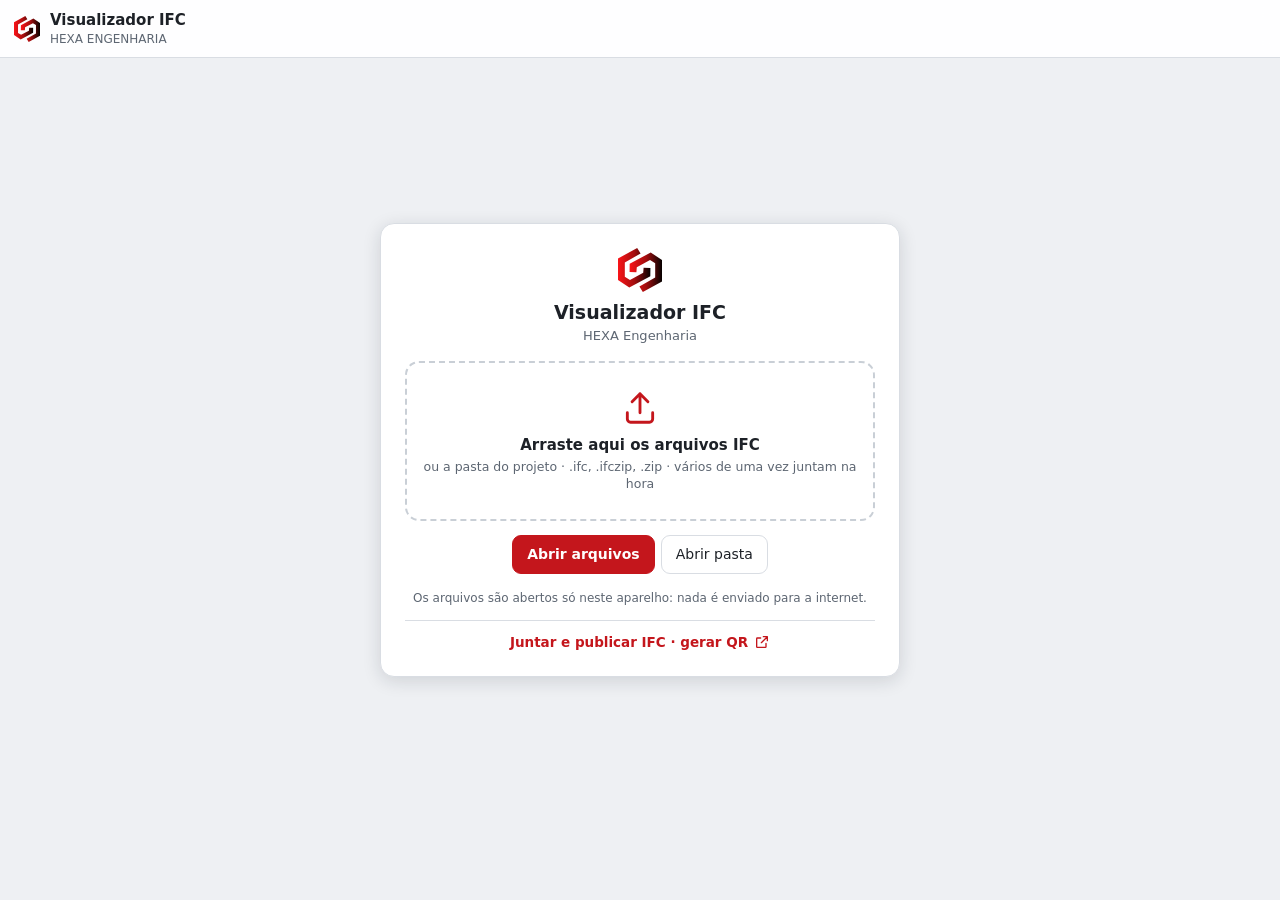
==== commit 8ea0ea45: "Add files via upload" ====
--- a/index.html
+++ b/index.html
@@ -264,6 +264,9 @@
   #recentes li .q { display: block; font-size: 12px; color: var(--sub); }
   #recentes li .tira { border: 0; background: none; color: var(--sub); font-size: 18px; cursor: pointer; padding: 4px 8px; }
   #boasvindas .bvNota { font-size: 12px; color: var(--sub); margin: 16px 0 0; }
+  #boasvindas .bvLink { display: inline-flex; align-items: center; gap: 6px; margin-top: 14px; padding-top: 12px; border-top: 1px solid var(--linha); width: 100%; justify-content: center;
+    color: var(--acento); font-weight: 600; font-size: 13.5px; text-decoration: none; }
+  #boasvindas .bvLink:hover { text-decoration: underline; }
   /* ---------- programa: soltar, juntar, avisos ---------- */
   #soltar { position: fixed; inset: 0; z-index: 30; background: rgba(196, 22, 28, .08); border: 3px dashed var(--acento); display: grid; place-items: center; pointer-events: none; }
   #soltar div { background: #fff; border-radius: 14px; padding: 14px 22px; font-weight: 650; box-shadow: var(--sombra); }
@@ -306,6 +309,7 @@
 <header>
   <span id="logo"></span>
   <div class="tit"><div id="titulo">Visualizador IFC</div><div class="sub"><span id="empresa"></span><span id="data"></span></div></div>
+  <button id="btnPublicar" class="ic" hidden title="Publicar / gerar QR (abre a ferramenta Juntar IFC + QR com estes arquivos)" aria-label="Publicar / gerar QR"><svg viewBox="0 0 24 24" fill="none" stroke="currentColor" stroke-width="2" stroke-linecap="round" stroke-linejoin="round" aria-hidden="true"><rect x="3" y="3" width="6" height="6" rx="1"/><rect x="3" y="15" width="6" height="6" rx="1"/><rect x="15" y="3" width="6" height="6" rx="1"/><path d="M14 20l6-6M15 14h5v5"/></svg></button>
   <button id="btnAbrir" class="ic" hidden title="Abrir arquivos IFC (ou arraste para a janela)" aria-label="Abrir arquivos"><svg viewBox="0 0 24 24" fill="none" stroke="currentColor" stroke-width="2" stroke-linejoin="round" aria-hidden="true"><path d="M3 7a2 2 0 0 1 2-2h4l2 2h8a2 2 0 0 1 2 2v8a2 2 0 0 1-2 2H5a2 2 0 0 1-2-2z"/></svg></button>
   <button id="btnQr" class="ic" hidden title="QR code deste modelo" aria-label="QR code deste modelo"><svg viewBox="0 0 24 24" fill="currentColor" aria-hidden="true"><path d="M3 3h8v8H3V3zm2 2v4h4V5H5zm8-2h8v8h-8V3zm2 2v4h4V5h-4zM3 13h8v8H3v-8zm2 2v4h4v-4H5zm11-2h2v2h-2v-2zm-3 0h2v3h-2v-3zm5 3h3v2h-3v-2zm-5 2h3v3h-3v-3zm5 1h2v2h-2v-2zm-2 2h2v1h-2v-1zm4-8h1v3h-1v-3z"/></svg></button>
 </header>
@@ -454,11 +458,12 @@
   <input id="arquivo" type="file" accept=".ifc,.ifczip,.zip" multiple hidden>
   <div id="recentes" hidden><h2>Recentes</h2><ul></ul></div>
   <p class="bvNota">Os arquivos são abertos só neste aparelho: nada é enviado para a internet.</p>
+  <a id="irFerramenta" class="bvLink" href="app/" hidden title="Juntar IFCs, salvar na pasta do projeto, publicar e gerar o QR">Juntar e publicar IFC · gerar QR <svg viewBox="0 0 24 24" width="16" height="16" fill="none" stroke="currentColor" stroke-width="2" stroke-linecap="round" stroke-linejoin="round" aria-hidden="true"><path d="M14 4h6v6M20 4l-9 9"/><path d="M18 14v5a1 1 0 0 1-1 1H5a1 1 0 0 1-1-1V7a1 1 0 0 1 1-1h5"/></svg></a>
 </div></div>
 <div id="soltar" hidden><div>Solte para abrir</div></div>
 <div id="cJuntar" class="card" hidden><p class="t"></p><div class="linha"><button class="bt prim" data-op="juntar">Juntar com o que está aberto</button><button class="bt" data-op="novo">Abrir só estes</button><button class="bt" data-op="cancelar">Cancelar</button></div></div>
 <div id="avisoLocal" class="card" hidden><button class="x" aria-label="Fechar">×</button><ul></ul></div>
 
-<script type="module" src="app.js?v=2026-11-12.2352"></script>
+<script type="module" src="app.js?v=2026-11-13.1300"></script>
 </body>
 </html>
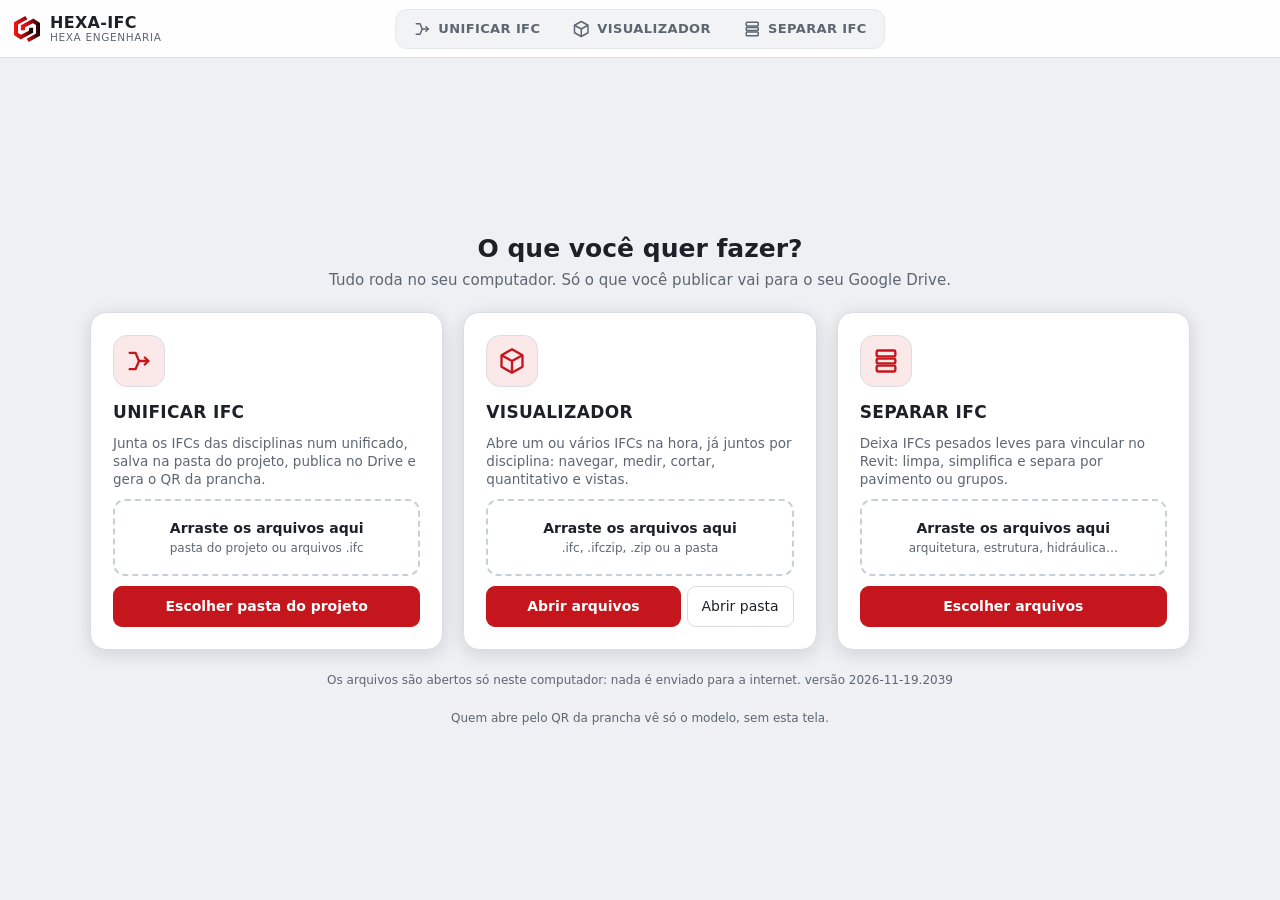
==== commit e39fffc8: "Add files via upload" ====
--- a/index.html
+++ b/index.html
@@ -235,26 +235,34 @@
   /* ---------- carregamento / boas-vindas ---------- */
   #overlay { position: fixed; inset: 0; display: grid; place-items: center; z-index: 10; background: var(--bg); padding: 24px; }
   .carga { width: min(360px, 100%); text-align: center; }
+  #btCancelar { margin-top: 14px; }
+  .bvLimpar { border: 0; background: none; color: var(--sub); text-decoration: underline; cursor: pointer; font: inherit; padding: 0 2px; }
   #status { color: var(--sub); margin-bottom: 12px; min-height: 2.6em; }
   .trilho { height: 6px; background: #dfe3e8; border-radius: 6px; overflow: hidden; }
   #barra { height: 100%; width: 0; background: var(--acento); transition: width .2s; }
   #barra.indet { width: 35%; animation: vai 1.1s ease-in-out infinite; }
   @keyframes vai { 0% { transform: translateX(-100%); } 100% { transform: translateX(290%); } }
   #overlay.erro #status { color: var(--acento); font-weight: 600; }
-  #boasvindas { position: fixed; inset: 0; display: grid; place-items: center; z-index: 6; padding: 24px; overflow: auto; }
-  #boasvindas .card { background: #fff; padding: 24px; width: min(520px, 100%); text-align: center; position: relative; }
-  body.comModelo #boasvindas { background: rgba(238, 240, 243, .82); backdrop-filter: blur(3px); z-index: 20; }
-  #boasvindas .bvLogo { display: flex; justify-content: center; margin-bottom: 8px; }
-  #boasvindas h1 { font-size: 19px; margin: 0; }
-  #boasvindas .bvSub { color: var(--sub); font-size: 13px; margin: 2px 0 16px; }
-  .areaSoltar { border: 2px dashed #c9cfd6; border-radius: 14px; padding: 26px 16px; display: flex; flex-direction: column; align-items: center; gap: 4px; color: var(--sub); cursor: pointer; margin-bottom: 14px; }
+  /* ---------- HEXA-IFC: tela principal (três cartões) ---------- */
+  #boasvindas { position: fixed; inset: var(--topo) 0 0 0; display: grid; place-items: center; z-index: 6; padding: 24px 16px; overflow: auto; background: var(--bg); }
+  body.comModelo #boasvindas { background: rgba(238, 240, 243, .86); backdrop-filter: blur(3px); z-index: 20; }
+  .inicio { width: min(1100px, 100%); display: flex; flex-direction: column; align-items: center; gap: 22px; position: relative; }
+  .inicio > .x { position: absolute; right: 0; top: 0; }
+  .ola { text-align: center; } .ola h1 { margin: 0; font-size: 25px; } .ola p { margin: 4px 0 0; color: var(--sub); }
+  .cartoes { display: grid; grid-template-columns: repeat(3, minmax(0, 1fr)); gap: 20px; width: 100%; }
+  .cartao { background: #fff; border: 1px solid var(--linha); border-radius: 16px; box-shadow: var(--sombra); padding: 22px; display: flex; flex-direction: column; gap: 10px; }
+  .cartao .ic { width: 52px; height: 52px; border-radius: 14px; background: #fbe9ea; color: var(--acento); display: grid; place-items: center; }
+  .cartao .ic svg { width: 28px; height: 28px; }
+  .cartao h2 { margin: 4px 0 0; font-size: 17px; letter-spacing: .02em; }
+  .cartao p { margin: 0; color: var(--sub); font-size: 13.5px; flex: 1; }
+  .cartao .bt { padding: 10px 14px; font-size: 14px; } .cartao > .bt, .cartao .linha .bt.prim { flex: 1; }
+  .cartao .linha { margin: 0; }
+  .cartao.sobre { border-color: var(--acento); box-shadow: 0 0 0 3px #fbe9ea; }
+  .areaSoltar { border: 2px dashed #c9cfd6; border-radius: 12px; padding: 18px 12px; display: flex; flex-direction: column; align-items: center; gap: 2px; color: var(--sub); cursor: pointer; text-align: center; }
   .areaSoltar:hover { border-color: var(--acento); color: var(--txt); }
-  .areaSoltar svg { width: 38px; height: 38px; color: var(--acento); margin-bottom: 4px; }
-  .areaSoltar b { color: var(--txt); font-size: 15px; }
-  .areaSoltar span { font-size: 12.5px; }
-  #boasvindas .linha { justify-content: center; }
-  #boasvindas .bt { padding: 9px 14px; font-size: 14px; }
-  #recentes { text-align: left; margin-top: 18px; }
+  .areaSoltar b { color: var(--txt); font-size: 14px; }
+  .areaSoltar span { font-size: 12px; }
+  #recentes { width: 100%; background: #fff; border: 1px solid var(--linha); border-radius: 14px; padding: 12px 18px; }
   #recentes h2 { font-size: 13px; color: var(--sub); font-weight: 600; margin: 0 0 6px; text-transform: uppercase; letter-spacing: .04em; }
   #recentes ul { list-style: none; margin: 0; padding: 0; }
   #recentes li { display: flex; align-items: center; gap: 6px; border-top: 1px solid var(--linha); }
@@ -263,10 +271,115 @@
   #recentes li .n { display: block; font-weight: 600; white-space: nowrap; overflow: hidden; text-overflow: ellipsis; }
   #recentes li .q { display: block; font-size: 12px; color: var(--sub); }
   #recentes li .tira { border: 0; background: none; color: var(--sub); font-size: 18px; cursor: pointer; padding: 4px 8px; }
-  #boasvindas .bvNota { font-size: 12px; color: var(--sub); margin: 16px 0 0; }
-  #boasvindas .bvLink { display: inline-flex; align-items: center; gap: 6px; margin-top: 14px; padding-top: 12px; border-top: 1px solid var(--linha); width: 100%; justify-content: center;
-    color: var(--acento); font-weight: 600; font-size: 13.5px; text-decoration: none; }
-  #boasvindas .bvLink:hover { text-decoration: underline; }
+  #cMedicao { position: fixed; right: 12px; bottom: 12px; z-index: 30; padding: 8px 12px; font-size: 12px; min-width: 180px; }
+  #cMedicao table { border-collapse: collapse; width: 100%; margin-top: 4px; } #cMedicao td { padding: 1px 0; } #cMedicao td + td { text-align: right; padding-left: 12px; font-variant-numeric: tabular-nums; }
+  /* Abrir leve: o que ficou de fora, com uma etiqueta por grupo para carregar depois */
+  #avisoLeve { position: fixed; top: 60px; left: 50%; transform: translateX(-50%); z-index: 8; display: flex; flex-wrap: wrap; align-items: center; gap: 6px; padding: 8px 12px; font-size: 13px; max-width: min(760px, calc(100vw - 32px)); }
+  #avisoLeve .sub { color: var(--sub, #667); }
+  #avisoLeve .chip { border: 1px solid var(--linha); background: transparent; border-radius: 999px; padding: 3px 10px; font: inherit; cursor: pointer; color: inherit; }
+  #avisoLeve .chip span { opacity: .6; margin-left: 2px; font-variant-numeric: tabular-nums; }
+  #avisoLeve .chip:hover { border-color: currentColor; }
+  #avisoLeve .bt { margin-left: 4px; }
+  #cMedicao .tot td { border-top: 1px solid var(--linha); font-weight: 600; }
+  #boasvindas .bvNota { font-size: 12px; color: var(--sub); margin: 0; text-align: center; }
+  #boasvindas .bvNota .bt { padding: 4px 10px; font-size: 12px; }
+  /* barra UNIFICAR | VISUALIZADOR | SEPARAR (só no programa; a página do QR fica como sempre) */
+  .hxMarca, #funcoes, #hxQr { display: none; }
+  body.hx .hxMarca { display: flex; flex-direction: column; line-height: 1.1; min-width: 0; margin-right: auto; }
+  body.hx .hxMarca b { font-size: 16px; letter-spacing: .02em; } body.hx .hxMarca span { font-size: 10.5px; color: var(--sub); letter-spacing: .06em; }
+  body.hx .tit { display: none; } body.hx[data-aba=visualizador].temModelo .tit { display: block; } body.hx[data-aba=visualizador].temModelo .hxMarca { display: none; }
+  body.hx #funcoes { display: flex; position: absolute; left: 50%; transform: translateX(-50%); gap: 4px; background: #f2f3f5; border: 1px solid #e3e6ea; border-radius: 12px; padding: 3px; }
+  #funcoes a { display: flex; align-items: center; gap: 7px; padding: 7px 14px; border-radius: 9px; font-size: 13px; font-weight: 700; letter-spacing: .03em; color: var(--sub); text-decoration: none; white-space: nowrap; }
+  #funcoes a svg { width: 18px; height: 18px; } #funcoes a.on { background: #fff; color: var(--acento); box-shadow: 0 1px 4px rgba(20, 28, 40, .12); }
+  body.hx:not([data-aba=visualizador]) header > button.ic { display: none !important; }
+  body.hx[data-aba=unificar] #hxQr { display: grid !important; margin-left: auto; }
+  body.hx[data-aba=unificar] :is(#c, #rotulos, #alcas, #qrPop, #ferramentas, #cubo, #coluna, #painel, #barraRevelar, #barraApres, #quant, #cMedicao, #avisoLeve),
+  body.hx[data-aba=separar] :is(#rotulos, #alcas, #qrPop, #ferramentas, #coluna, #painel, #barraRevelar, #barraApres, #quant, #cMedicao, #avisoLeve, #info) { display: none !important; }
+  .aba { position: fixed; inset: var(--topo) 0 0 0; z-index: 4; background: var(--bg); }
+  #ifUnificar { width: 100%; height: 100%; border: 0; display: block; background: #f3f4f6; }
+  .emBreve { display: grid; place-items: center; height: 100%; color: var(--sub); text-align: center; }
+  /* SEPARAR IFC: painel à esquerda; à direita, a prévia 3D do modelo limpo (o próprio visualizador, sem as ferramentas) */
+  :root { --sepW: min(640px, calc(100vw - 32px)); }
+  #abaSeparar { overflow: hidden; }
+  #abaSeparar.comPrevia { background: transparent; pointer-events: none; }
+  #abaSeparar.comPrevia > * { pointer-events: auto; }
+  body.hx[data-aba=separar] #c { left: calc(var(--sepW) + 32px); width: calc(100% - var(--sepW) - 32px); }
+  body.hx[data-aba=separar] #overlay { left: calc(var(--sepW) + 32px); }
+  body.hx[data-aba=separar] #btCancelar { display: none !important; }
+  body.hx[data-aba=separar]:not(.sepPrevia) #cubo { display: none !important; }
+  #sepClique { position: absolute; bottom: 24px; left: calc(var(--sepW) + 32px + (100% - var(--sepW) - 32px) / 2); transform: translateX(-50%); padding: 8px 16px; font-size: 13.5px; color: var(--sub); white-space: nowrap; display: none; }
+  #abaSeparar.comPrevia #sepClique { display: block; }
+  #painelSeparar { position: absolute; left: 16px; top: 16px; bottom: 16px; width: var(--sepW); display: flex; flex-direction: column; padding: 0; overflow: hidden; background: #fff; }
+  #painelSeparar.semArquivo { bottom: auto; }
+  .sepTopo { padding: 16px 20px 10px; border-bottom: 1px solid var(--linha); }
+  .sepTopo h2 { margin: 0; font-size: 20px; } .sepTopo p { margin: 4px 0 0; color: var(--sub); font-size: 13px; }
+  #sepAbas { display: flex; flex-wrap: wrap; gap: 8px; padding: 12px 20px 4px; }
+  .sepAba { position: relative; display: flex; flex-direction: column; border: 1px solid var(--linha); border-radius: 10px; padding: 6px 26px 6px 12px; cursor: pointer; min-width: 0; max-width: 240px; background: #fff; }
+  .sepAba .n { font-weight: 650; font-size: 13.5px; white-space: nowrap; overflow: hidden; text-overflow: ellipsis; } .sepAba .e { font-size: 12px; color: var(--sub); }
+  .sepAba.on { border-color: var(--acento); background: #fdf1f1; } .sepAba.on .n, .sepAba.on .e { color: var(--acento); }
+  .sepAba.erro .e { color: var(--acento); }
+  .sepAba .x { top: 2px; right: 2px; font-size: 15px; padding: 2px 6px; }
+  .sepMais { border: 1px dashed #b9c0c8; border-radius: 10px; background: none; color: var(--sub); padding: 6px 14px; cursor: pointer; font: inherit; font-size: 13px; }
+  .sepMais:hover { color: var(--acento); border-color: var(--acento); }
+  #sepVazio { margin: 12px 20px 20px; display: flex; flex-direction: column; align-items: center; gap: 6px; padding: 26px 16px; }
+  #sepVazio span { font-size: 12.5px; color: var(--sub); } #sepVazio .bt { margin-top: 6px; }
+  .sepLendo { padding: 18px 20px; color: var(--sub); font-size: 14px; }
+  .gira { display: inline-block; width: 14px; height: 14px; border: 2px solid var(--linha); border-top-color: var(--acento); border-radius: 50%; animation: gira .8s linear infinite; vertical-align: -2px; margin-right: 6px; }
+  @keyframes gira { to { transform: rotate(360deg); } }
+  #sepCorpo { flex: 1; overflow: auto; padding: 4px 20px 12px; }
+  .sepSec { display: flex; align-items: baseline; justify-content: space-between; margin: 12px 0 6px; }
+  .sepSec h3 { margin: 0; font-size: 12.5px; letter-spacing: .06em; text-transform: uppercase; color: var(--sub); font-weight: 650; }
+  .link { border: 0; background: none; color: var(--acento); font: inherit; font-size: 13px; font-weight: 600; cursor: pointer; padding: 2px 4px; }
+  .sepLimpeza { border: 1px solid var(--linha); border-radius: 10px; padding: 10px 14px; background: #fafbfc; font-size: 13.5px; }
+  .sepLimpeza p { margin: 0; } .sepLimpeza .tot { font-size: 14.5px; margin-bottom: 6px; }
+  .sepLimpeza .chips { display: flex; flex-wrap: wrap; gap: 6px; margin: 6px 0 8px; }
+  .sepLimpeza .chip { border: 1px solid var(--linha); background: #fff; color: var(--txt); border-radius: 999px; padding: 2px 10px; font-size: 12.5px; font-weight: 400; }
+  .sepLimpeza .chip b { font-weight: 600; font-variant-numeric: tabular-nums; }
+  .sepLimpeza .malhas { color: var(--sub); font-size: 12.5px; }
+  .sepLimpeza .avisos { margin: 6px 0 0; padding-left: 18px; color: #8a5a00; font-size: 12px; }
+  .sepOpcoes { border: 1px solid var(--linha); border-radius: 10px; padding: 10px 14px; margin-bottom: 8px; }
+  .sepOpcoes .manter { display: grid; grid-template-columns: repeat(auto-fill, minmax(180px, 1fr)); gap: 4px 12px; margin-bottom: 10px; }
+  .sepOpcoes .opc { display: flex; align-items: center; gap: 6px; font-size: 13px; }
+  .sepOpcoes input:not([type]), .sepOpcoes input[type=number] { font: inherit; padding: 5px 8px; border: 1px solid var(--linha); border-radius: 8px; }
+  .sepOpcoes .linhaOpc { display: flex; flex-wrap: wrap; align-items: center; gap: 8px 16px; margin-bottom: 8px; }
+  .sepOpcoes .linhaOpc .campo { margin: 0; width: 170px; }
+  .sepModos { display: inline-flex; border: 1px solid var(--linha); border-radius: 10px; padding: 0; overflow: hidden; background: #fff; }
+  .sepModos button { border-radius: 0; padding: 7px 16px; font-size: 13.5px; color: var(--txt); border-right: 1px solid var(--linha); flex: none; }
+  .sepModos button:last-child { border-right: 0; }
+  .sepModos button.ativo { background: var(--acento); color: #fff; box-shadow: none; }
+  .sepModos button:disabled { opacity: .4; cursor: default; }
+  #sepGrupos { margin: 10px 0 0; font-size: 13px; color: var(--sub); display: flex; flex-wrap: wrap; align-items: center; gap: 6px; }
+  #sepGrupos .lista { display: contents; }
+  .gchip { display: inline-flex; align-items: center; gap: 2px; border: 1px solid color-mix(in srgb, var(--c) 45%, #fff); background: color-mix(in srgb, var(--c) 10%, #fff); color: var(--c); border-radius: 8px; padding: 2px 4px 2px 8px; font-weight: 650; font-size: 12.5px; }
+  .gchip .gnome { border: 0; background: transparent; color: inherit; font: inherit; text-transform: uppercase; padding: 0; min-width: 3ch; field-sizing: content; }
+  .gchip .gnome:focus { outline: 1px dashed currentColor; outline-offset: 1px; }
+  .gchip .del { border: 0; background: none; color: inherit; cursor: pointer; font-size: 14px; padding: 0 3px; opacity: .6; } .gchip .del:hover { opacity: 1; }
+  .sepSemPar { margin: 10px 0 0; padding: 6px 10px; border-radius: 8px; background: #fff6e0; color: #6b4a00; font-size: 12.5px; }
+  #sepPavs { width: 100%; border-collapse: collapse; margin-top: 10px; font-size: 13.5px; }
+  #sepPavs th { text-align: left; font-weight: 500; color: var(--sub); font-size: 12.5px; padding: 4px 6px; border-bottom: 1px solid var(--linha); }
+  #sepPavs td { padding: 5px 6px; border-bottom: 1px solid #eef0f3; }
+  #sepPavs .num { text-align: right; font-variant-numeric: tabular-nums; } #sepPavs .nm { font-weight: 600; }
+  #sepPavs input[type=checkbox] { accent-color: var(--acento); width: 16px; height: 16px; margin: 0; vertical-align: middle; }
+  #sepPavs .gr { display: none; } #sepPavs.comGrupo .gr { display: table-cell; }
+  #sepPavs tr.des td { color: var(--sub); } #sepPavs tr.des .nm { font-weight: 500; }
+  #sepPavs tr.recolhido td { background: #f6f7f9; color: var(--sub); font-size: 12.5px; } #sepPavs tr.recolhido .nm { font-weight: 500; }
+  #sepPavs tr.semPar td { background: #fff6e0; }
+  #sepPavs tr.fora .nm { font-weight: 500; font-style: italic; }
+  #sepPavs select.grupo { font: inherit; font-size: 12.5px; font-weight: 650; color: var(--c); border: 1px solid color-mix(in srgb, var(--c) 40%, #fff); background: color-mix(in srgb, var(--c) 8%, #fff); border-radius: 7px; padding: 2px 4px; text-transform: uppercase; }
+  #sepPavs .vazio { color: var(--sub); text-align: center; padding: 14px; }
+  #sepRodape { border-top: 1px solid var(--linha); padding: 12px 20px; display: flex; flex-wrap: wrap; align-items: center; gap: 10px; }
+  #sepVai { flex: 1 1 240px; margin: 0; font-size: 13px; color: var(--sub); } #sepVai b { color: var(--txt); }
+  #sepRodape .acoes { display: flex; gap: 8px; flex-wrap: wrap; }
+  #sepResultado { flex-basis: 100%; margin: 0; font-size: 13px; padding: 8px 10px; border-radius: 8px; background: #eef8f0; color: #1d5e2c; }
+  #sepResultado.erro { background: #fff3f3; color: #8a1116; }
+  .alerta { color: var(--acento); }
+  #sepDica { position: absolute; left: calc(var(--sepW) + 40px); top: 16px; padding: 8px 14px; font-size: 13.5px; color: var(--sub); }
+  #painelSeparar.semArquivo ~ #sepDica { display: none; }
+  @media (max-width: 1100px) { #sepDica, #sepClique { display: none !important; } }
+  @media (max-width: 1000px) { #funcoes a span { display: none; } #funcoes a { padding: 7px 12px; } }
+  @media (max-width: 760px) { .cartoes { grid-template-columns: 1fr; } }
+  /* celular: Unificar e Separar precisam do Chrome/Edge no computador (pastas e gravação) */
+  @media (pointer: coarse) and (max-width: 760px) { .cartao[data-funcao=unificar], .cartao[data-funcao=separar], #funcoes a[data-aba=unificar], #funcoes a[data-aba=separar] { display: none; } }
   /* ---------- programa: soltar, juntar, avisos ---------- */
   #soltar { position: fixed; inset: 0; z-index: 30; background: rgba(196, 22, 28, .08); border: 3px dashed var(--acento); display: grid; place-items: center; pointer-events: none; }
   #soltar div { background: #fff; border-radius: 14px; padding: 14px 22px; font-weight: 650; box-shadow: var(--sombra); }
@@ -308,6 +421,9 @@
 
 <header>
   <span id="logo"></span>
+  <div class="hxMarca"><b>HEXA-IFC</b><span>HEXA ENGENHARIA</span></div>
+  <nav id="funcoes" aria-label="Funções"><a href="#unificar" data-aba="unificar" title="Unificar IFC"><svg viewBox="0 0 24 24" fill="none" stroke="currentColor" stroke-width="2" stroke-linecap="round" stroke-linejoin="round" aria-hidden="true"><path d="M4 5h5l3 7-3 7H4"/><path d="M20 12h-8"/><path d="M17 9l3 3-3 3"/></svg><span>UNIFICAR IFC</span></a><a href="#visualizador" data-aba="visualizador" title="Visualizador"><svg viewBox="0 0 24 24" fill="none" stroke="currentColor" stroke-width="2" stroke-linejoin="round" aria-hidden="true"><path d="M12 2l9 5v10l-9 5-9-5V7z"/><path d="M3 7l9 5 9-5M12 12v10"/></svg><span>VISUALIZADOR</span></a><a href="#separar" data-aba="separar" title="Separar IFC"><svg viewBox="0 0 24 24" fill="none" stroke="currentColor" stroke-width="2" stroke-linecap="round" aria-hidden="true"><rect x="4" y="3" width="16" height="5" rx="1"/><rect x="4" y="10" width="16" height="4" rx="1"/><rect x="4" y="16" width="16" height="5" rx="1"/></svg><span>SEPARAR IFC</span></a></nav>
+  <button id="hxQr" class="ic" title="QR de um link" aria-label="QR de um link"><svg viewBox="0 0 24 24" fill="currentColor" aria-hidden="true"><path d="M3 3h8v8H3V3zm2 2v4h4V5H5zm8-2h8v8h-8V3zm2 2v4h4V5h-4zM3 13h8v8H3v-8zm2 2v4h4v-4H5zm11-2h2v2h-2v-2zm-3 0h2v3h-2v-3zm5 3h3v2h-3v-2zm-5 2h3v3h-3v-3zm5 1h2v2h-2v-2zm-2 2h2v2h-2v-2z"/></svg></button>
   <div class="tit"><div id="titulo">Visualizador IFC</div><div class="sub"><span id="empresa"></span><span id="data"></span></div></div>
   <button id="btnPublicar" class="ic" hidden title="Publicar / gerar QR (abre a ferramenta Juntar IFC + QR com estes arquivos)" aria-label="Publicar / gerar QR"><svg viewBox="0 0 24 24" fill="none" stroke="currentColor" stroke-width="2" stroke-linecap="round" stroke-linejoin="round" aria-hidden="true"><rect x="3" y="3" width="6" height="6" rx="1"/><rect x="3" y="15" width="6" height="6" rx="1"/><rect x="15" y="3" width="6" height="6" rx="1"/><path d="M14 20l6-6M15 14h5v5"/></svg></button>
   <button id="btnAbrir" class="ic" hidden title="Abrir arquivos IFC (ou arraste para a janela)" aria-label="Abrir arquivos"><svg viewBox="0 0 24 24" fill="none" stroke="currentColor" stroke-width="2" stroke-linejoin="round" aria-hidden="true"><path d="M3 7a2 2 0 0 1 2-2h4l2 2h8a2 2 0 0 1 2 2v8a2 2 0 0 1-2 2H5a2 2 0 0 1-2-2z"/></svg></button>
@@ -446,24 +562,67 @@
   <div id="quantCorpo"></div>
 </div></div>
 
-<div id="overlay"><div class="carga"><div id="status">Carregando…</div><div class="trilho"><div id="barra" class="indet"></div></div></div></div>
-
-<div id="boasvindas" hidden><div class="card">
+<div id="cMedicao" class="card" hidden></div>
+<div id="avisoLeve" class="card" role="status" hidden></div>
+<div id="overlay"><div class="carga"><div id="status">Carregando…</div><div class="trilho"><div id="barra" class="indet"></div></div><button id="btCancelar" class="bt" type="button" hidden>Cancelar</button></div></div>
+
+<div id="boasvindas" hidden><div class="inicio">
   <button class="x" id="bvFechar" hidden aria-label="Voltar ao modelo" title="Voltar ao modelo">×</button>
-  <div class="bvLogo" id="bvLogo"></div>
-  <h1>Visualizador IFC</h1>
-  <p class="bvSub">HEXA Engenharia</p>
-  <div id="areaSoltar" class="areaSoltar" role="button" tabindex="0"><svg viewBox="0 0 24 24" fill="none" stroke="currentColor" stroke-width="1.8" stroke-linecap="round" stroke-linejoin="round" aria-hidden="true"><path d="M12 15V3M7 8l5-5 5 5"/><path d="M4 15v4a2 2 0 0 0 2 2h12a2 2 0 0 0 2-2v-4"/></svg><b>Arraste aqui os arquivos IFC</b><span>ou a pasta do projeto · .ifc, .ifczip, .zip · vários de uma vez juntam na hora</span></div>
-  <div class="linha"><button class="bt prim" id="btAbrirArq">Abrir arquivos</button><button class="bt" id="btAbrirPasta" hidden>Abrir pasta</button><button class="bt" id="btInstalar" hidden>Instalar programa</button></div>
+  <div class="ola"><h1>O que você quer fazer?</h1><p>Tudo roda no seu computador. Só o que você publicar vai para o seu Google Drive.</p></div>
+  <div class="cartoes">
+    <section class="cartao" data-funcao="unificar"><div class="ic"><svg viewBox="0 0 24 24" fill="none" stroke="currentColor" stroke-width="2" stroke-linecap="round" stroke-linejoin="round" aria-hidden="true"><path d="M4 5h5l3 7-3 7H4"/><path d="M20 12h-8"/><path d="M17 9l3 3-3 3"/></svg></div><h2>UNIFICAR IFC</h2>
+      <p>Junta os IFCs das disciplinas num unificado, salva na pasta do projeto, publica no Drive e gera o QR da prancha.</p>
+      <div class="areaSoltar" id="soltarUnificar" role="button" tabindex="0"><b>Arraste os arquivos aqui</b><span>pasta do projeto ou arquivos .ifc</span></div>
+      <button class="bt prim" id="btUnifPasta">Escolher pasta do projeto</button></section>
+    <section class="cartao" data-funcao="visualizador"><div class="ic"><svg viewBox="0 0 24 24" fill="none" stroke="currentColor" stroke-width="2" stroke-linejoin="round" aria-hidden="true"><path d="M12 2l9 5v10l-9 5-9-5V7z"/><path d="M3 7l9 5 9-5M12 12v10"/></svg></div><h2>VISUALIZADOR</h2>
+      <p>Abre um ou vários IFCs na hora, já juntos por disciplina: navegar, medir, cortar, quantitativo e vistas.</p>
+      <div id="areaSoltar" class="areaSoltar" role="button" tabindex="0"><b>Arraste os arquivos aqui</b><span>.ifc, .ifczip, .zip ou a pasta</span></div>
+      <div class="linha"><button class="bt prim" id="btAbrirArq">Abrir arquivos</button><button class="bt" id="btAbrirPasta" hidden>Abrir pasta</button></div></section>
+    <section class="cartao" data-funcao="separar"><div class="ic"><svg viewBox="0 0 24 24" fill="none" stroke="currentColor" stroke-width="2" stroke-linecap="round" aria-hidden="true"><rect x="4" y="3" width="16" height="5" rx="1"/><rect x="4" y="10" width="16" height="4" rx="1"/><rect x="4" y="16" width="16" height="5" rx="1"/></svg></div><h2>SEPARAR IFC</h2>
+      <p>Deixa IFCs pesados leves para vincular no Revit: limpa, simplifica e separa por pavimento ou grupos.</p>
+      <div class="areaSoltar" id="soltarSeparar" role="button" tabindex="0"><b>Arraste os arquivos aqui</b><span>arquitetura, estrutura, hidráulica…</span></div>
+      <button class="bt prim" id="btSepArq">Escolher arquivos</button></section>
+  </div>
   <input id="arquivo" type="file" accept=".ifc,.ifczip,.zip" multiple hidden>
   <div id="recentes" hidden><h2>Recentes</h2><ul></ul></div>
-  <p class="bvNota">Os arquivos são abertos só neste aparelho: nada é enviado para a internet.</p>
-  <a id="irFerramenta" class="bvLink" href="app/" hidden title="Juntar IFCs, salvar na pasta do projeto, publicar e gerar o QR">Juntar e publicar IFC · gerar QR <svg viewBox="0 0 24 24" width="16" height="16" fill="none" stroke="currentColor" stroke-width="2" stroke-linecap="round" stroke-linejoin="round" aria-hidden="true"><path d="M14 4h6v6M20 4l-9 9"/><path d="M18 14v5a1 1 0 0 1-1 1H5a1 1 0 0 1-1-1V7a1 1 0 0 1 1-1h5"/></svg></a>
+  <p class="bvNota">Os arquivos são abertos só neste computador: nada é enviado para a internet. <button class="bt" id="btInstalar" hidden>Instalar programa</button> <button id="btLimparCache" class="bvLimpar" type="button" hidden title="Apaga a geometria guardada para reabrir rápido (os arquivos não são apagados)">Limpar cache (<span></span>)</button> <span id="hxVersao"></span></p>
+  <p class="bvNota">Quem abre pelo QR da prancha vê só o modelo, sem esta tela.</p>
 </div></div>
+<div id="abaUnificar" class="aba" hidden><iframe id="ifUnificar" title="Unificar IFC"></iframe></div>
+<div id="abaSeparar" class="aba" hidden>
+  <section id="painelSeparar" class="card semArquivo" aria-label="Separar IFC">
+    <div class="sepTopo"><h2>Separar IFC</h2><p>Deixa IFCs pesados leves para vincular no Revit. O arquivo original nunca é alterado.</p></div>
+    <div id="sepAbas" role="tablist"><button id="sepMais" class="sepMais" type="button" title="Abrir mais arquivos">+ arquivo</button></div>
+    <div id="sepVazio" class="areaSoltar"><b>Arraste os IFCs aqui</b><span>arquitetura, estrutura, hidráulica… (.ifc, .ifczip)</span><button id="sepEscolher" class="bt prim" type="button">Escolher arquivos</button></div>
+    <div id="sepLendo" class="sepLendo" hidden></div>
+    <div id="sepCorpo" hidden>
+      <div class="sepSec"><h3>Limpeza (automática)</h3><button id="sepAjustar" class="link" type="button" aria-expanded="false">ajustar ▾</button></div>
+      <form id="sepOpcoes" class="sepOpcoes" hidden>
+        <p class="dica">Manter (não tirar):</p><div class="manter"></div>
+        <label class="campo">Remover também (classes, ex.: IfcFlowTerminal, IfcCovering.CEILING)<input name="remover" autocomplete="off"></label>
+        <label class="campo">Remover pelo nome da família (separe com |)<input name="removerNome" autocomplete="off"></label>
+        <div class="linhaOpc"><label class="campo">Tolerância das malhas (mm)<input name="tolerancia" type="number" min="0.5" max="100" step="0.5"></label>
+          <label class="opc"><input type="checkbox" name="semSimplificar"> Sem simplificar</label><label class="opc"><input type="checkbox" name="comPropriedades"> Com propriedades (Psets)</label></div>
+        <div class="linhaOpc"><span id="sepPasta" class="dica"></span><button id="sepOutraPasta" class="link" type="button">escolher outra pasta</button></div>
+        <button class="bt prim" type="submit">Aplicar</button>
+      </form>
+      <div id="sepLimpeza" class="sepLimpeza"></div>
+      <div class="sepSec"><h3>Como gerar</h3></div>
+      <div id="sepModos" class="segmento sepModos"><button type="button" data-modo="limpar">Só limpar</button><button type="button" data-modo="pavimento">Um por pavimento</button><button type="button" data-modo="grupos">Grupos</button></div>
+      <div id="sepGrupos" hidden>Grupos: <span class="lista"></span><button id="sepMaisGrupo" class="link" type="button">+ grupo</button></div>
+      <p id="sepSemPar" class="sepSemPar" hidden></p>
+      <table id="sepPavs"><thead><tr><th><input type="checkbox" id="sepTodos" aria-label="Marcar todos"></th><th>Nº</th><th>Pavimento</th><th class="num">Cota (m)</th><th class="num">Itens</th><th class="num">MB</th><th class="gr">Grupo</th></tr></thead><tbody></tbody></table>
+    </div>
+    <footer id="sepRodape" hidden><p id="sepVai"></p><div class="acoes"><button id="sepUsarOutros" class="bt" type="button" hidden>Usar nos outros arquivos</button><button id="sepGerar" class="bt prim" type="button">Gerar arquivos</button></div><p id="sepResultado" hidden></p></footer>
+  </section>
+  <div id="sepDica" class="card">Prévia do modelo <b>já limpo</b> · os pavimentos marcados aparecem coloridos</div>
+  <div id="sepClique" class="card">Clique num elemento para marcar ou desmarcar o pavimento dele</div>
+  <input type="file" id="sepArquivo" multiple accept=".ifc,.ifczip,.zip" hidden>
+</div>
 <div id="soltar" hidden><div>Solte para abrir</div></div>
 <div id="cJuntar" class="card" hidden><p class="t"></p><div class="linha"><button class="bt prim" data-op="juntar">Juntar com o que está aberto</button><button class="bt" data-op="novo">Abrir só estes</button><button class="bt" data-op="cancelar">Cancelar</button></div></div>
 <div id="avisoLocal" class="card" hidden><button class="x" aria-label="Fechar">×</button><ul></ul></div>
 
-<script type="module" src="app.js?v=2026-11-13.1300"></script>
+<script type="module" src="app.js?v=2026-11-19.2039"></script>
 </body>
 </html>
